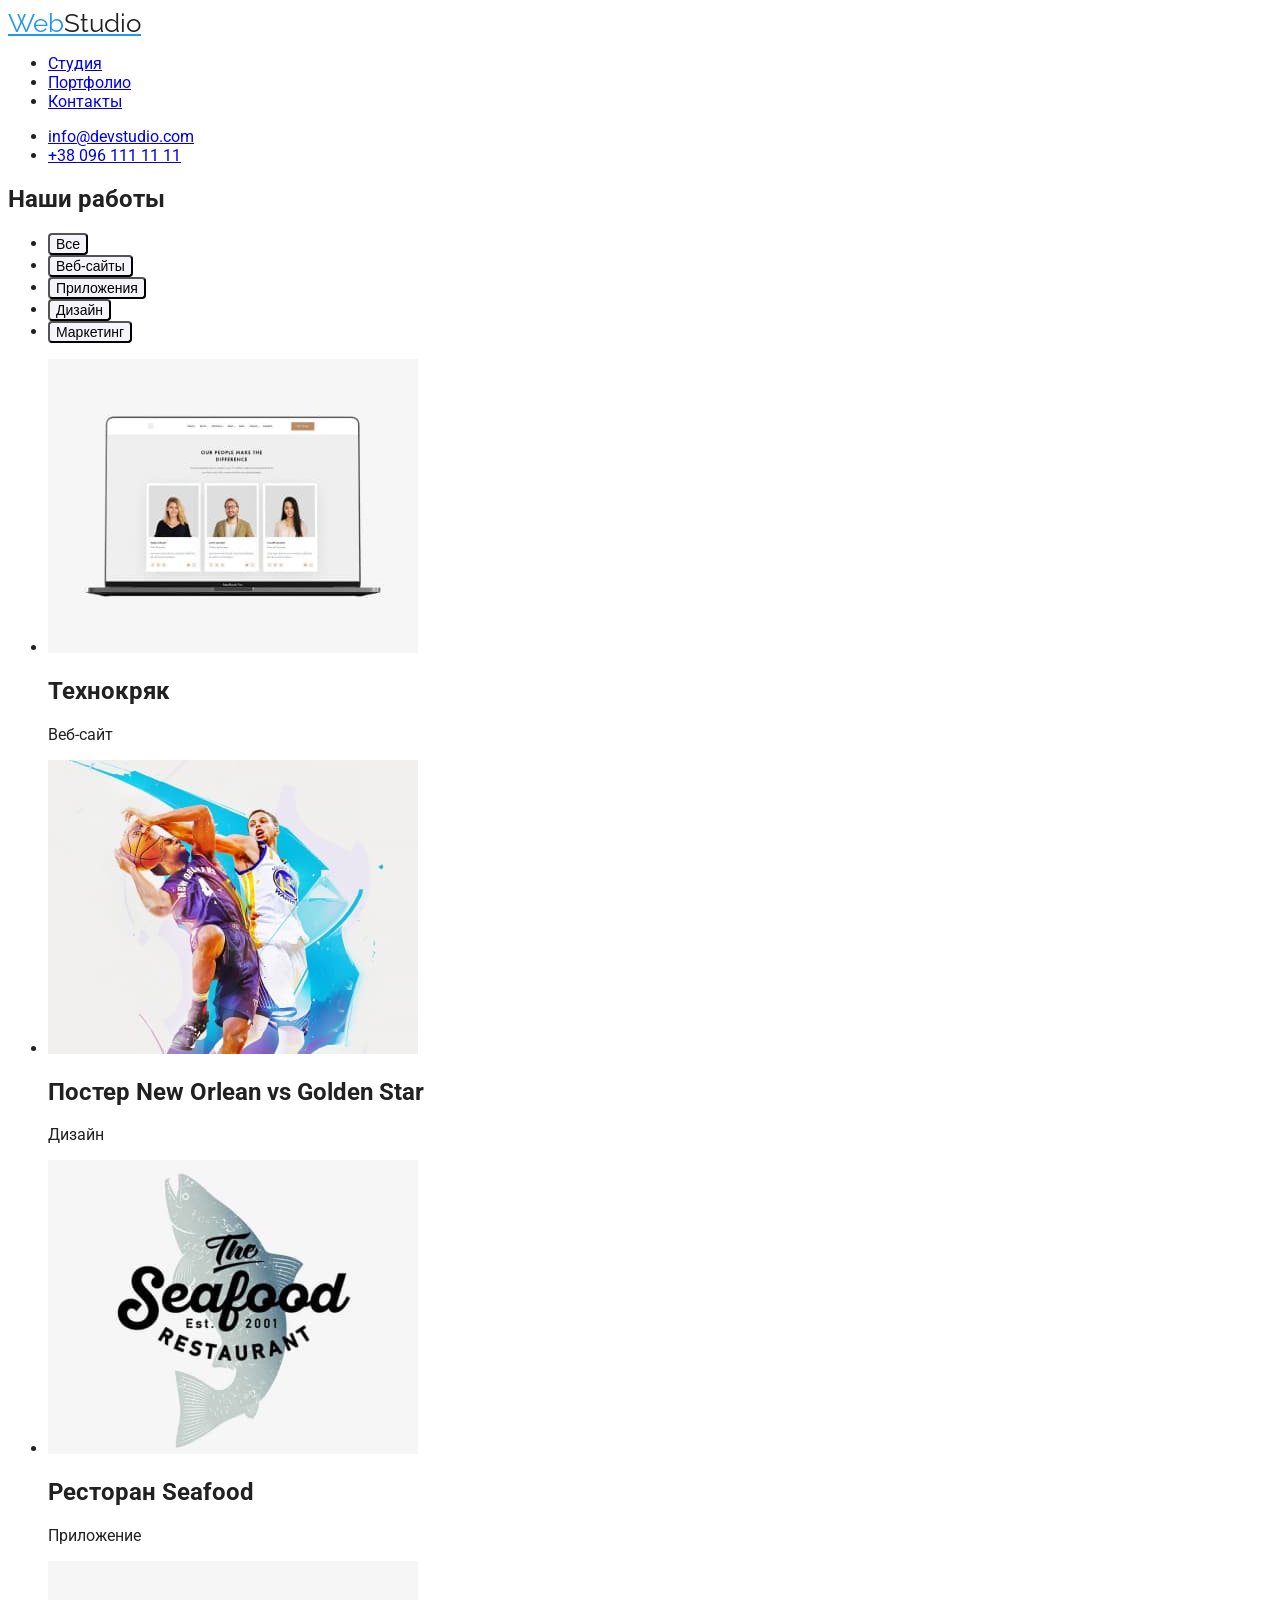
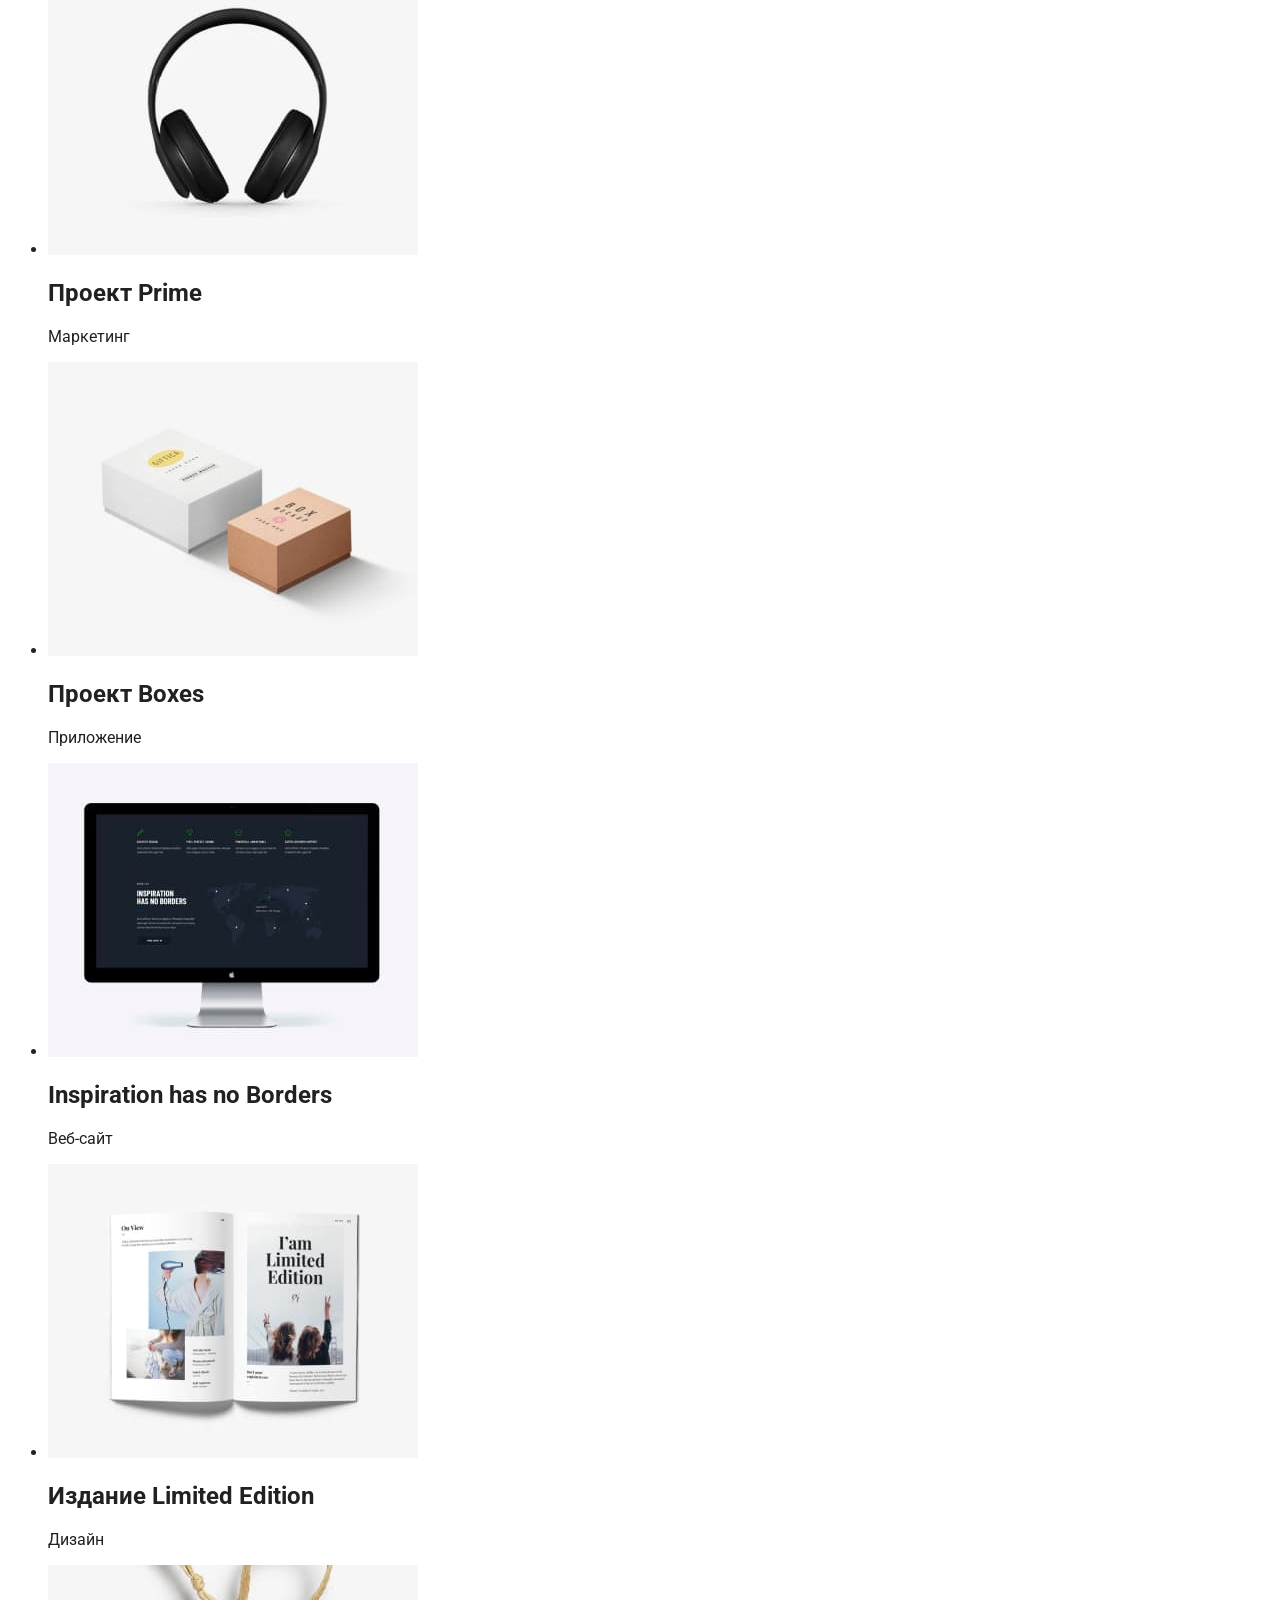
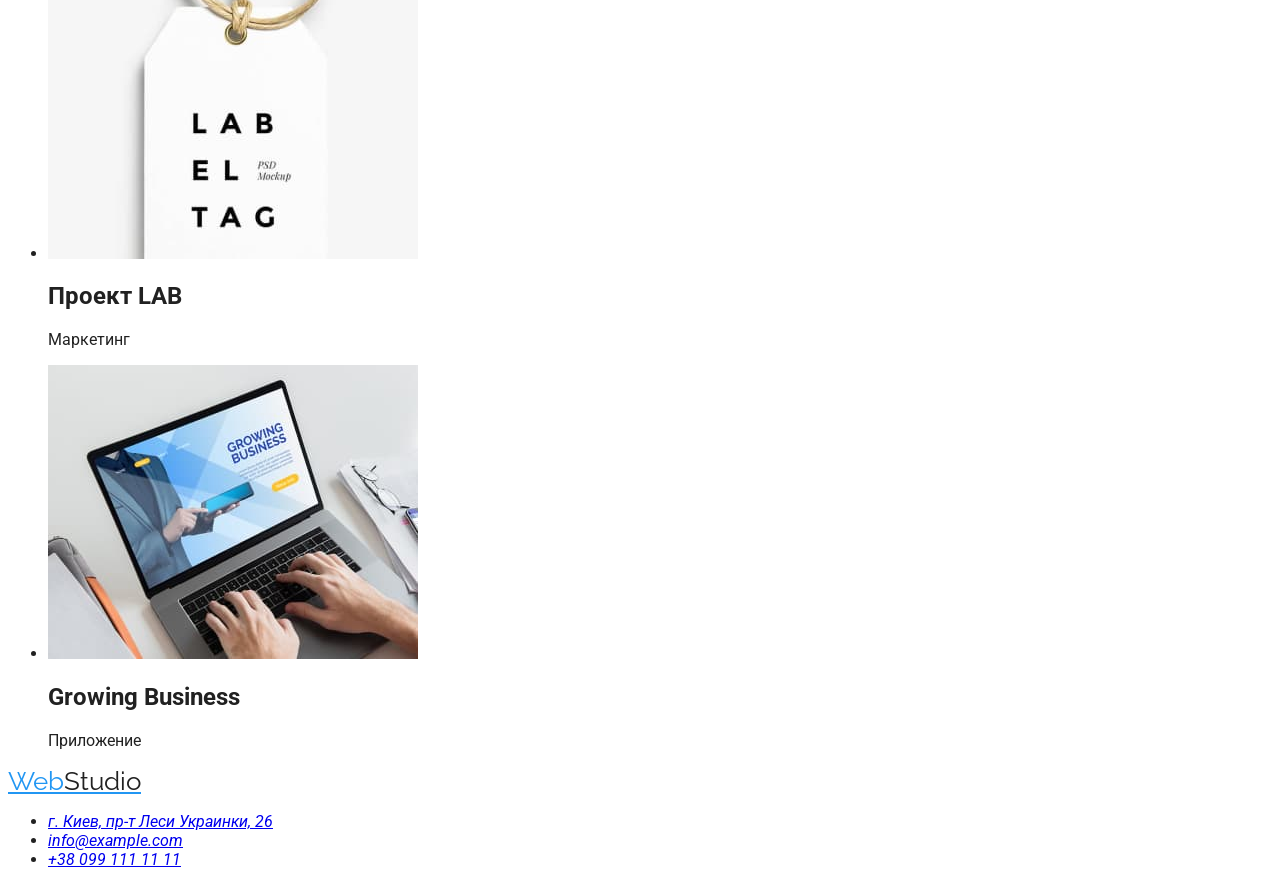
==== portfolio.html @ d0518254 "Createed style.css" ====
<!DOCTYPE html>
<html lang="en">
<head>
    <meta charset="UTF-8">
    <meta http-equiv="X-UA-Compatible" content="IE=edge">
    <meta name="viewport" content="width=device-width, initial-scale=1.0">
    <title>Portfolio hw-02</title>
    <link rel="preconnect" href="https://fonts.googleapis.com">
    <link rel="preconnect" href="https://fonts.gstatic.com" crossorigin>
    <link href="https://fonts.googleapis.com/css2?family=Raleway:wght@700&family=Roboto:wght@400;500;700;900&display=swap" rel="stylesheet">
    <link rel="stylesheet" href="./css/styles.css">    
</head>
<body>
    <header>
        <nav>
        <a href="./index.html" class="logo">Web<span class="logo-font-color">Studio</span></a>
        <ul>
          <li><a href="./index.html">Студия</a></li>
          <li><a href="./portfolio.html">Портфолио</a></li>
          <li><a href="#">Контакты</a></li>
        </ul>
      </nav>
      <ul>
        <li><a href="mailto:info@devstudio.com">info@devstudio.com</a></li>
        <li><a href="tel:+380961111111">+38 096 111 11 11</a></li>
      </ul>
    </header>
    <main>
        <section>
            <!-- Логический заголовок для семантики, скроем с помощью стилей -->
        <h1>Наши работы</h1>
        <ul>
            <li><button type="button" class="button">Все</button></li>
            <li><button type="button" class="button">Веб-сайты</button></li>
            <li><button type="button" class="button">Приложения</button></li>
            <li><button type="button" class="button">Дизайн</button></li>
            <li><button type="button" class="button">Маркетинг</button></li>            
        </ul>
        <ul>
            <li>
                <img src="./images/technocrack.jpg" alt="Технокряк" width="370" height="294">
                <h2>Технокряк</h2>
                <p>Веб-сайт</p>
            </li>
            <li>
                <img src="./images/posterNBA.jpg" alt="Постер New Orlean vs Golden Star" width="370" height="294">
                <h2>Постер New Orlean vs Golden Star</h2>
                <p>Дизайн</p>
            </li>
            <li>
                <img src="./images/seafood.jpg" alt="Ресторан Seafood" width="370" height="294">
                <h2>Ресторан Seafood</h2>
                <p>Приложение</p>
            </li>
            <li>
                <img src="./images/projectPrime.jpg" alt="Проект Prime" width="370" height="294">
                <h2>Проект Prime</h2>
                <p>Маркетинг</p>
            </li>
            <li>
                <img src="./images/projectBoxes.jpg" alt="Проект Boxes" width="370" height="294">
                <h2>Проект Boxes</h2>
                <p>Приложение</p>
            </li>
            <li>
                <img src="./images/Inspiration.jpg" alt="Inspiration has no Borders" width="370" height="294">
                <h2>Inspiration has no Borders</h2>
                <p>Веб-сайт</p>
            </li>
            <li>
                <img src="./images/limitedEdition.jpg" alt="Издание Limited Edition" width="370" height="294">
                <h2>Издание Limited Edition</h2>
                <p>Дизайн</p>
            </li>
            <li>
                <img src="./images/projectLab.jpg" alt="Проект LAB" width="370" height="294">
                <h2>Проект LAB</h2>
                <p>Маркетинг</p>
            </li>
            <li>
                <img src="./images/growingBusiness.jpg" alt="Growing Business" width="370" height="294">
                <h2>Growing Business</h2>
                <p>Приложение</p>
            </li>
        </ul>
        </section>
    </main>
    <footer>
        <a href="./index.html" class="logo">Web<span class="logo-font-color">Studio</span></a>
      <address>
        <ul>
          <li>
            <a
              href="https://www.google.com/maps/d/viewer?mid=10uSM3H-mIU3GznYo2szRIEphczw&hl=en_US&ll=50.4266191012147%2C30.541772961849844&z=16"
              >г. Киев, пр-т Леси Украинки, 26</a
            >
          </li>
          <li><a href="mailto:info@example.com">info@example.com</a></li>
          <li><a href="tel:+380991111111">+38 099 111 11 11</a></li>
        </ul>
      </address>
    </footer>
    </footer>
</body>
</html>
---- css/styles.css ----
:root {
    --primary-text-color: #212121;
    --title-text-color: #2196F3;
    --primary-body-color: #FFFFFF;
    --accent-body-color: #2F303A;
}

body {
    background-color: var(--primary-body-color);
    color: var(--primary-text-color);
    font-family: 'Roboto', sans-serif;
}

/* header */
.logo {
font-family: 'Raleway', sans-serif;
color: var(--title-text-color);
font-size: 26px;
}
.logo-font-color{
color: var(--primary-text-color);
}

.button{
    background: #F5F4FA;
    border-radius: 4px;
    background-color:#F5F4FA;
    cursor:pointer;
    font-size: 14px;
}

/* main */
.button:hover, .button:focus {
background-color: #2196F3;
color: #FFFFFF;
}




/* footer */
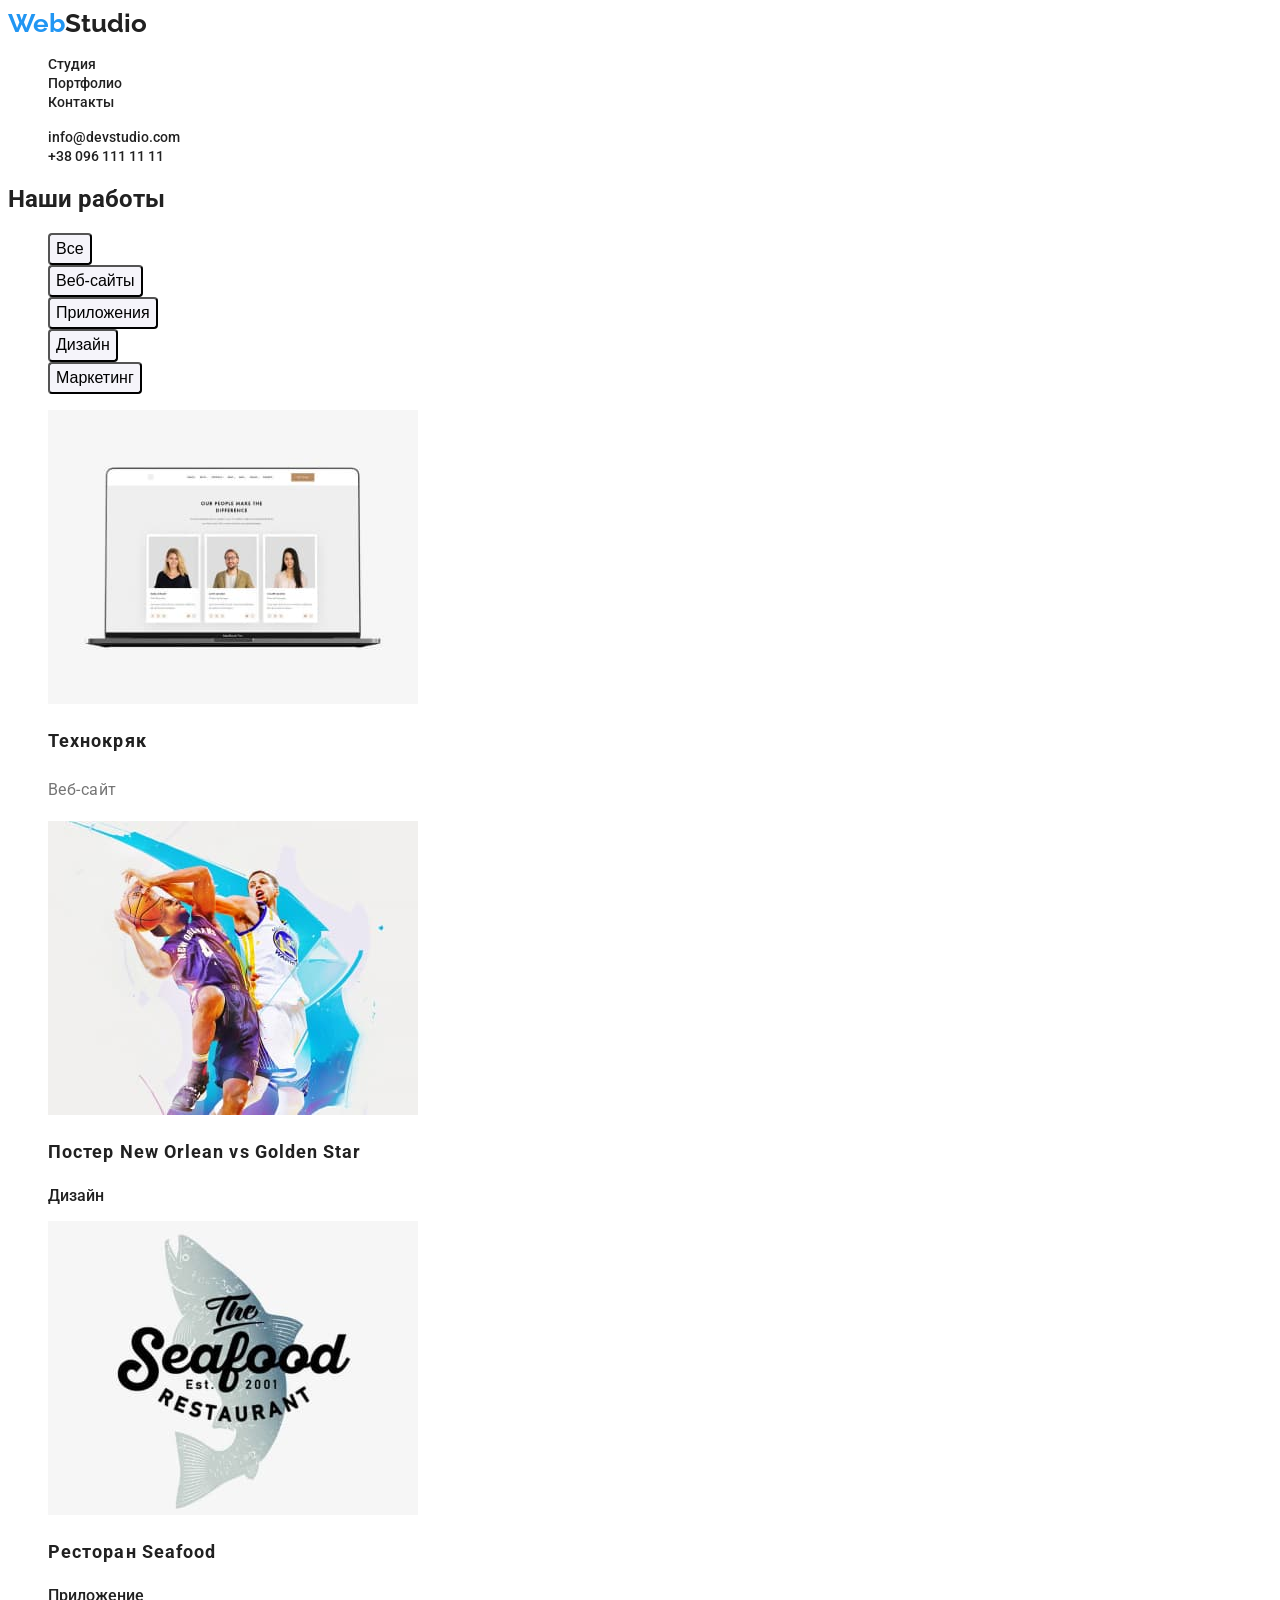
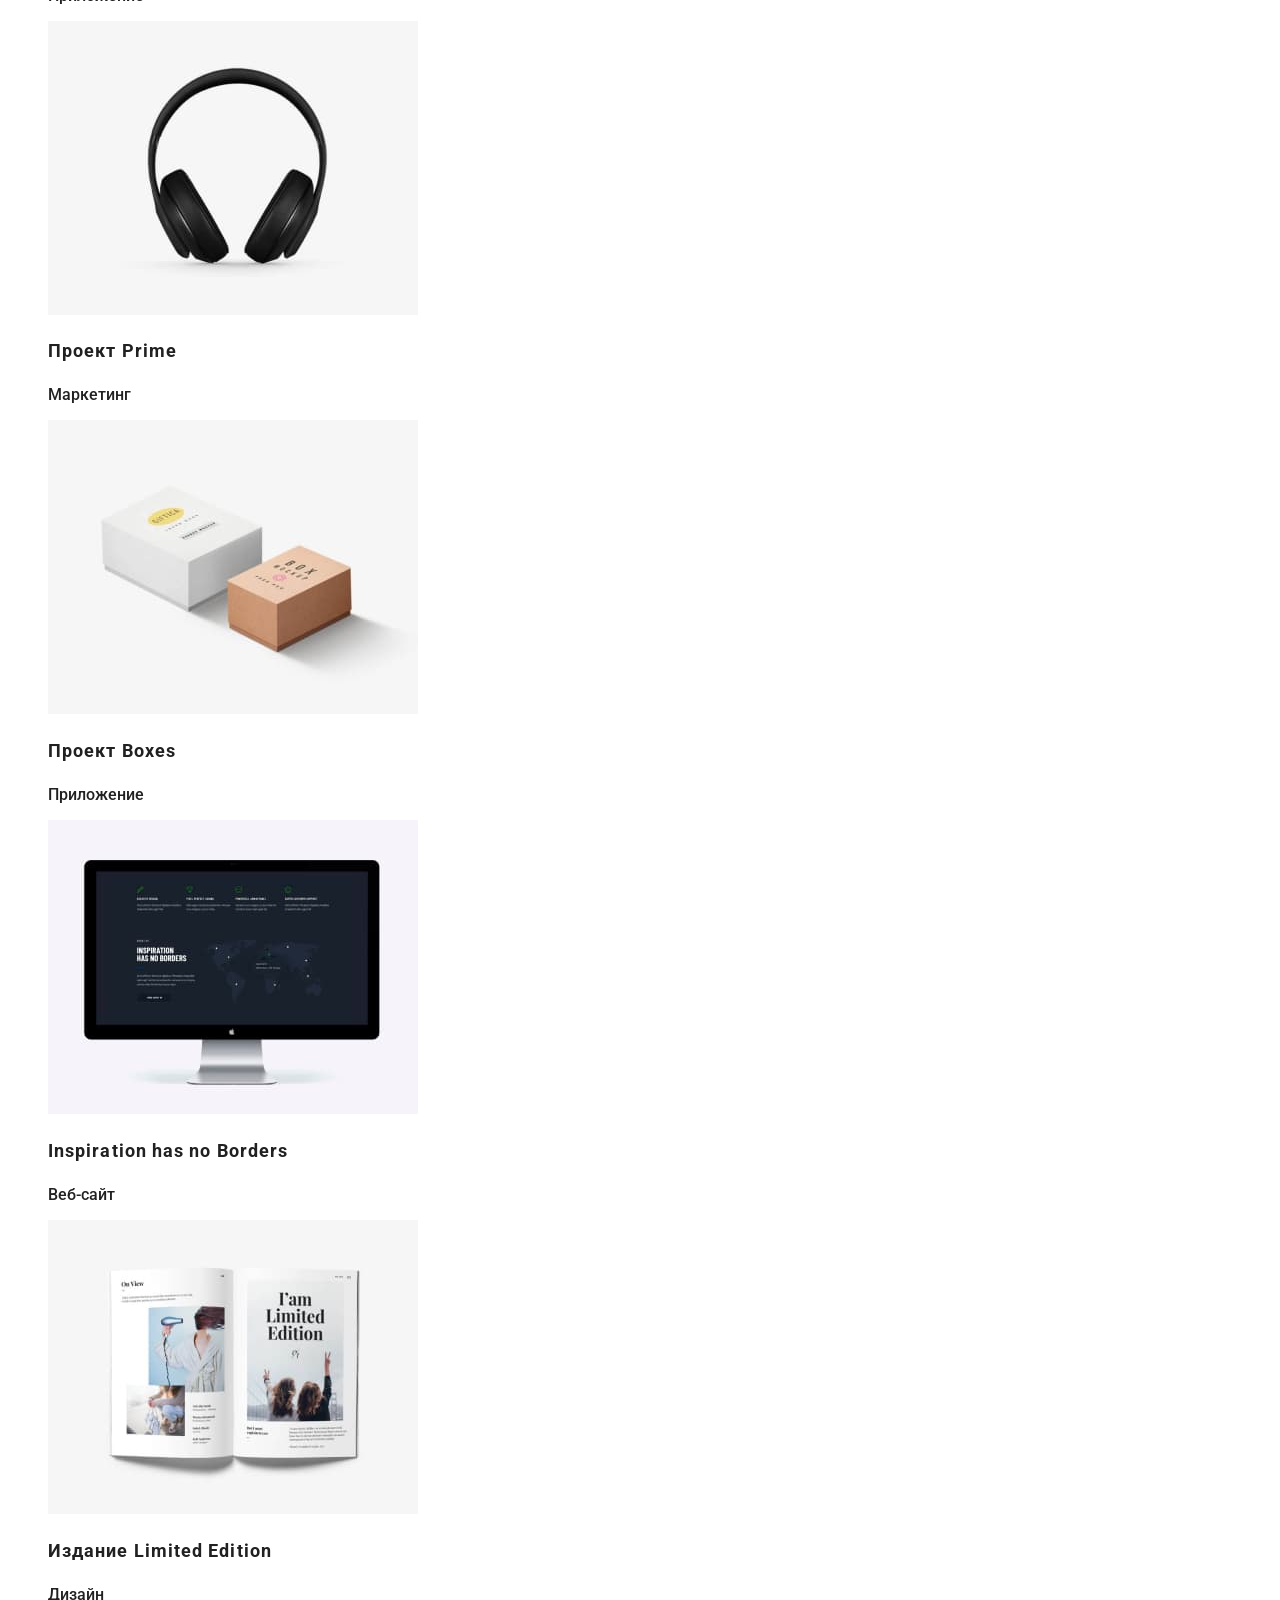
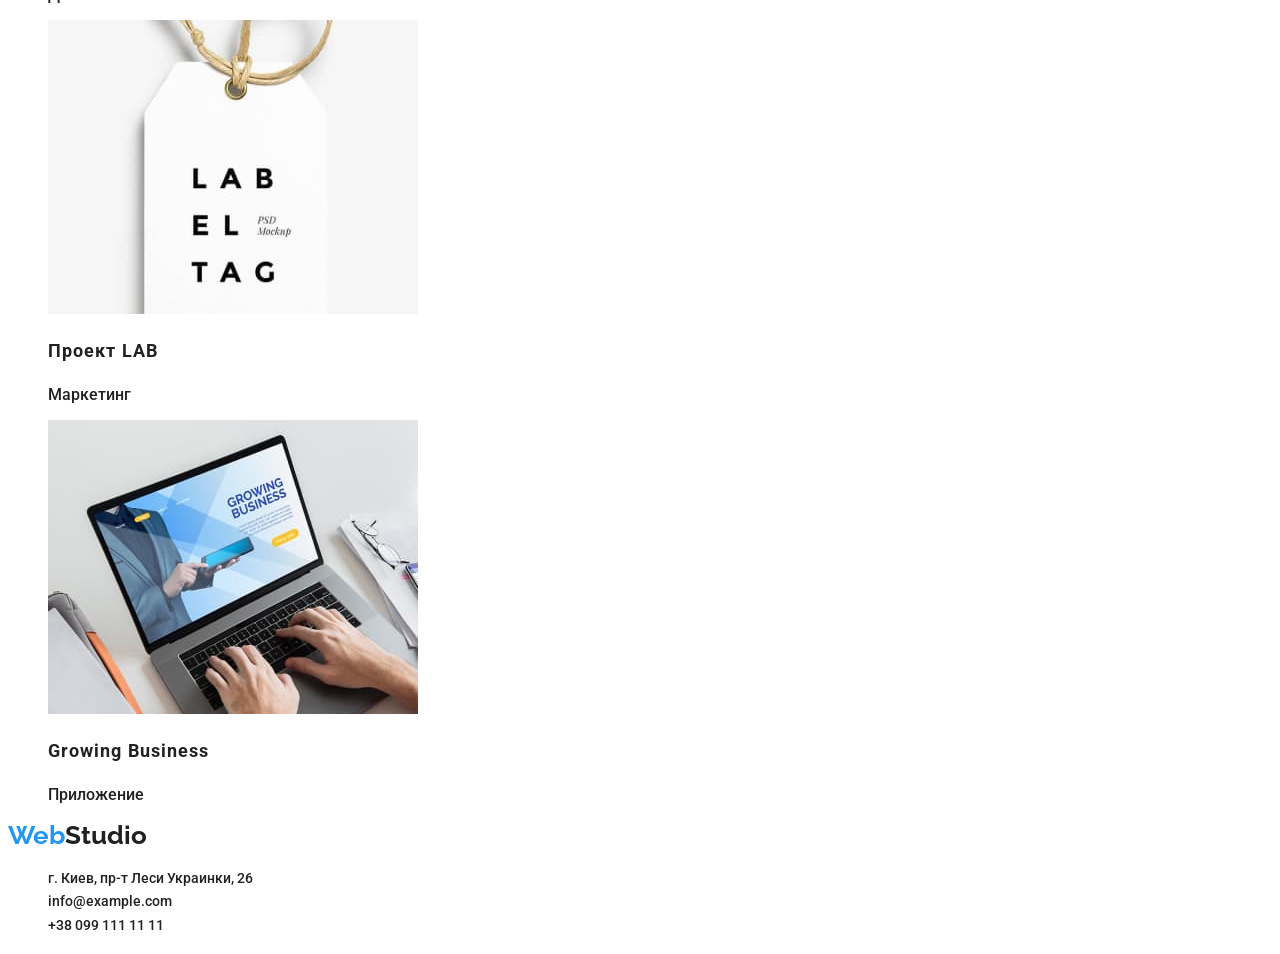
==== commit fdafcce3: "Font adjustings" ====
--- a/portfolio.html
+++ b/portfolio.html
@@ -15,14 +15,14 @@
         <nav>
         <a href="./index.html" class="logo">Web<span class="logo-font-color">Studio</span></a>
         <ul>
-          <li><a href="./index.html">Студия</a></li>
-          <li><a href="./portfolio.html">Портфолио</a></li>
-          <li><a href="#">Контакты</a></li>
+          <li class="list"><a href="./index.html" class="link site-nav">Студия</a></li>
+          <li class="list"><a href="./portfolio.html" class="link site-nav">Портфолио</a></li>
+          <li class="list"><a href="#" class="link site-nav">Контакты</a></li>
         </ul>
       </nav>
       <ul>
-        <li><a href="mailto:info@devstudio.com">info@devstudio.com</a></li>
-        <li><a href="tel:+380961111111">+38 096 111 11 11</a></li>
+        <li class="list"><a href="mailto:info@devstudio.com" class="link site-nav">info@devstudio.com</a></li>
+        <li class="list"><a href="tel:+380961111111" class="link site-nav">+38 096 111 11 11</a></li>
       </ul>
     </header>
     <main>
@@ -30,76 +30,73 @@
             <!-- Логический заголовок для семантики, скроем с помощью стилей -->
         <h1>Наши работы</h1>
         <ul>
-            <li><button type="button" class="button">Все</button></li>
-            <li><button type="button" class="button">Веб-сайты</button></li>
-            <li><button type="button" class="button">Приложения</button></li>
-            <li><button type="button" class="button">Дизайн</button></li>
-            <li><button type="button" class="button">Маркетинг</button></li>            
+            <li class="list"><button type="button" class="button">Все</button></li>
+            <li class="list"><button type="button" class="button">Веб-сайты</button></li>
+            <li class="list"><button type="button" class="button">Приложения</button></li>
+            <li class="list"><button type="button" class="button">Дизайн</button></li>
+            <li class="list"><button type="button" class="button">Маркетинг</button></li>            
         </ul>
         <ul>
-            <li>
+            <li class="list">
                 <img src="./images/technocrack.jpg" alt="Технокряк" width="370" height="294">
-                <h2>Технокряк</h2>
+                <h2 class="portfolio-title">Технокряк</h2>
+                <p class="portfolio-text">Веб-сайт</p>
+            </li>
+            <li class="list">
+                <img src="./images/posterNBA.jpg" alt="Постер New Orlean vs Golden Star" width="370" height="294">
+                <h2 class="portfolio-title">Постер New Orlean vs Golden Star</h2>
+                <p>Дизайн</p>
+            </li>
+            <li class="list">
+                <img src="./images/seafood.jpg" alt="Ресторан Seafood" width="370" height="294">
+                <h2 class="portfolio-title">Ресторан Seafood</h2>
+                <p>Приложение</p>
+            </li>
+            <li class="list">
+                <img src="./images/projectPrime.jpg" alt="Проект Prime" width="370" height="294">
+                <h2 class="portfolio-title">Проект Prime</h2>
+                <p>Маркетинг</p>
+            </li>
+            <li class="list">
+                <img src="./images/projectBoxes.jpg" alt="Проект Boxes" width="370" height="294">
+                <h2 class="portfolio-title">Проект Boxes</h2>
+                <p>Приложение</p>
+            </li>
+            <li class="list">
+                <img src="./images/Inspiration.jpg" alt="Inspiration has no Borders" width="370" height="294">
+                <h2 class="portfolio-title">Inspiration has no Borders</h2>
                 <p>Веб-сайт</p>
             </li>
-            <li>
-                <img src="./images/posterNBA.jpg" alt="Постер New Orlean vs Golden Star" width="370" height="294">
-                <h2>Постер New Orlean vs Golden Star</h2>
+            <li class="list">
+                <img src="./images/limitedEdition.jpg" alt="Издание Limited Edition" width="370" height="294">
+                <h2 class="portfolio-title">Издание Limited Edition</h2>
                 <p>Дизайн</p>
             </li>
-            <li>
-                <img src="./images/seafood.jpg" alt="Ресторан Seafood" width="370" height="294">
-                <h2>Ресторан Seafood</h2>
-                <p>Приложение</p>
-            </li>
-            <li>
-                <img src="./images/projectPrime.jpg" alt="Проект Prime" width="370" height="294">
-                <h2>Проект Prime</h2>
+            <li class="list">
+                <img src="./images/projectLab.jpg" alt="Проект LAB" width="370" height="294">
+                <h2 class="portfolio-title">Проект LAB</h2>
                 <p>Маркетинг</p>
             </li>
-            <li>
-                <img src="./images/projectBoxes.jpg" alt="Проект Boxes" width="370" height="294">
-                <h2>Проект Boxes</h2>
-                <p>Приложение</p>
-            </li>
-            <li>
-                <img src="./images/Inspiration.jpg" alt="Inspiration has no Borders" width="370" height="294">
-                <h2>Inspiration has no Borders</h2>
-                <p>Веб-сайт</p>
-            </li>
-            <li>
-                <img src="./images/limitedEdition.jpg" alt="Издание Limited Edition" width="370" height="294">
-                <h2>Издание Limited Edition</h2>
-                <p>Дизайн</p>
-            </li>
-            <li>
-                <img src="./images/projectLab.jpg" alt="Проект LAB" width="370" height="294">
-                <h2>Проект LAB</h2>
-                <p>Маркетинг</p>
-            </li>
-            <li>
+            <li class="list">
                 <img src="./images/growingBusiness.jpg" alt="Growing Business" width="370" height="294">
-                <h2>Growing Business</h2>
+                <h2 class="portfolio-title">Growing Business</h2>
                 <p>Приложение</p>
             </li>
         </ul>
         </section>
     </main>
     <footer>
-        <a href="./index.html" class="logo">Web<span class="logo-font-color">Studio</span></a>
+      <a href="./index.html" class="logo">Web<span class="logo-font-color">Studio</span></a>
       <address>
         <ul>
-          <li>
-            <a
-              href="https://www.google.com/maps/d/viewer?mid=10uSM3H-mIU3GznYo2szRIEphczw&hl=en_US&ll=50.4266191012147%2C30.541772961849844&z=16"
-              >г. Киев, пр-т Леси Украинки, 26</a
-            >
+          <li class="list">
+            <a href="https://www.google.com/maps/d/viewer?mid=10uSM3H-mIU3GznYo2szRIEphczw&hl=en_US&ll=50.4266191012147%2C30.541772961849844&z=16"
+              class="link footer-site-nav">г. Киев, пр-т Леси Украинки, 26</a>
           </li>
-          <li><a href="mailto:info@example.com">info@example.com</a></li>
-          <li><a href="tel:+380991111111">+38 099 111 11 11</a></li>
+          <li class="list"><a href="mailto:info@example.com" class="link footer-site-nav">info@example.com</a></li>
+          <li class="list"><a href="tel:+380991111111" class="link footer-site-nav">+38 099 111 11 11</a></li>
         </ul>
       </address>
-    </footer>
-    </footer>
+    </footer>    
 </body>
 </html>
--- a/css/styles.css
+++ b/css/styles.css
@@ -1,14 +1,32 @@
 :root {
-    --primary-text-color: #212121;
+    --primary-text-color: #212121;    
     --title-text-color: #2196F3;
+    --secondary-text-color:#757575;
+    --hover-text-color:#FFFFFF;
+    --hover-background-color:#2196F3;
     --primary-body-color: #FFFFFF;
     --accent-body-color: #2F303A;
 }
 
 body {
+    font-family: 'Roboto', sans-serif;
+    font-weight: 500;
     background-color: var(--primary-body-color);
+    color: var(--primary-text-color);    
+}
+
+.list {
+    list-style-type: none;
+}
+
+.link {
+    text-decoration: none;
     color: var(--primary-text-color);
-    font-family: 'Roboto', sans-serif;
+}
+
+.link:hover,
+.link:focus {
+color: var(--title-text-color);
 }
 
 /* header */
@@ -16,17 +34,27 @@
 font-family: 'Raleway', sans-serif;
 color: var(--title-text-color);
 font-size: 26px;
+line-height: 1.17;
+font-weight: 700;
+text-decoration: none;
 }
-.logo-font-color{
+
+span.logo-font-color {
 color: var(--primary-text-color);
 }
 
-.button{
-    background: #F5F4FA;
+.site-nav {
+  font-size: 14px;
+  line-height: 1.17;  
+  font-style: normal;
+}
+
+.button {    
     border-radius: 4px;
     background-color:#F5F4FA;
     cursor:pointer;
-    font-size: 14px;
+    font-size: 16px;  
+    line-height: 1.63;    
 }
 
 /* main */
@@ -35,7 +63,28 @@
 color: #FFFFFF;
 }
 
+.portfolio-title {
+    font-family: 'Roboto';
+    font-style: normal;
+    font-weight: 700;
+    font-size: 18px;
+    line-height: 2;
+    letter-spacing: 0.06em;    
+}
 
+.portfolio-text {
+    font-family: 'Roboto';
+        font-style: normal;
+        font-weight: 400;
+        font-size: 16px;
+        line-height: 1.88;         
+        letter-spacing: 0.03em;   
+        color: var(--secondary-text-color);
+}
 
-
-/* footer */+/* footer */
+.footer-site-nav {
+    font-size: 14px;
+    line-height: 1.71;    
+    font-style: normal;
+}
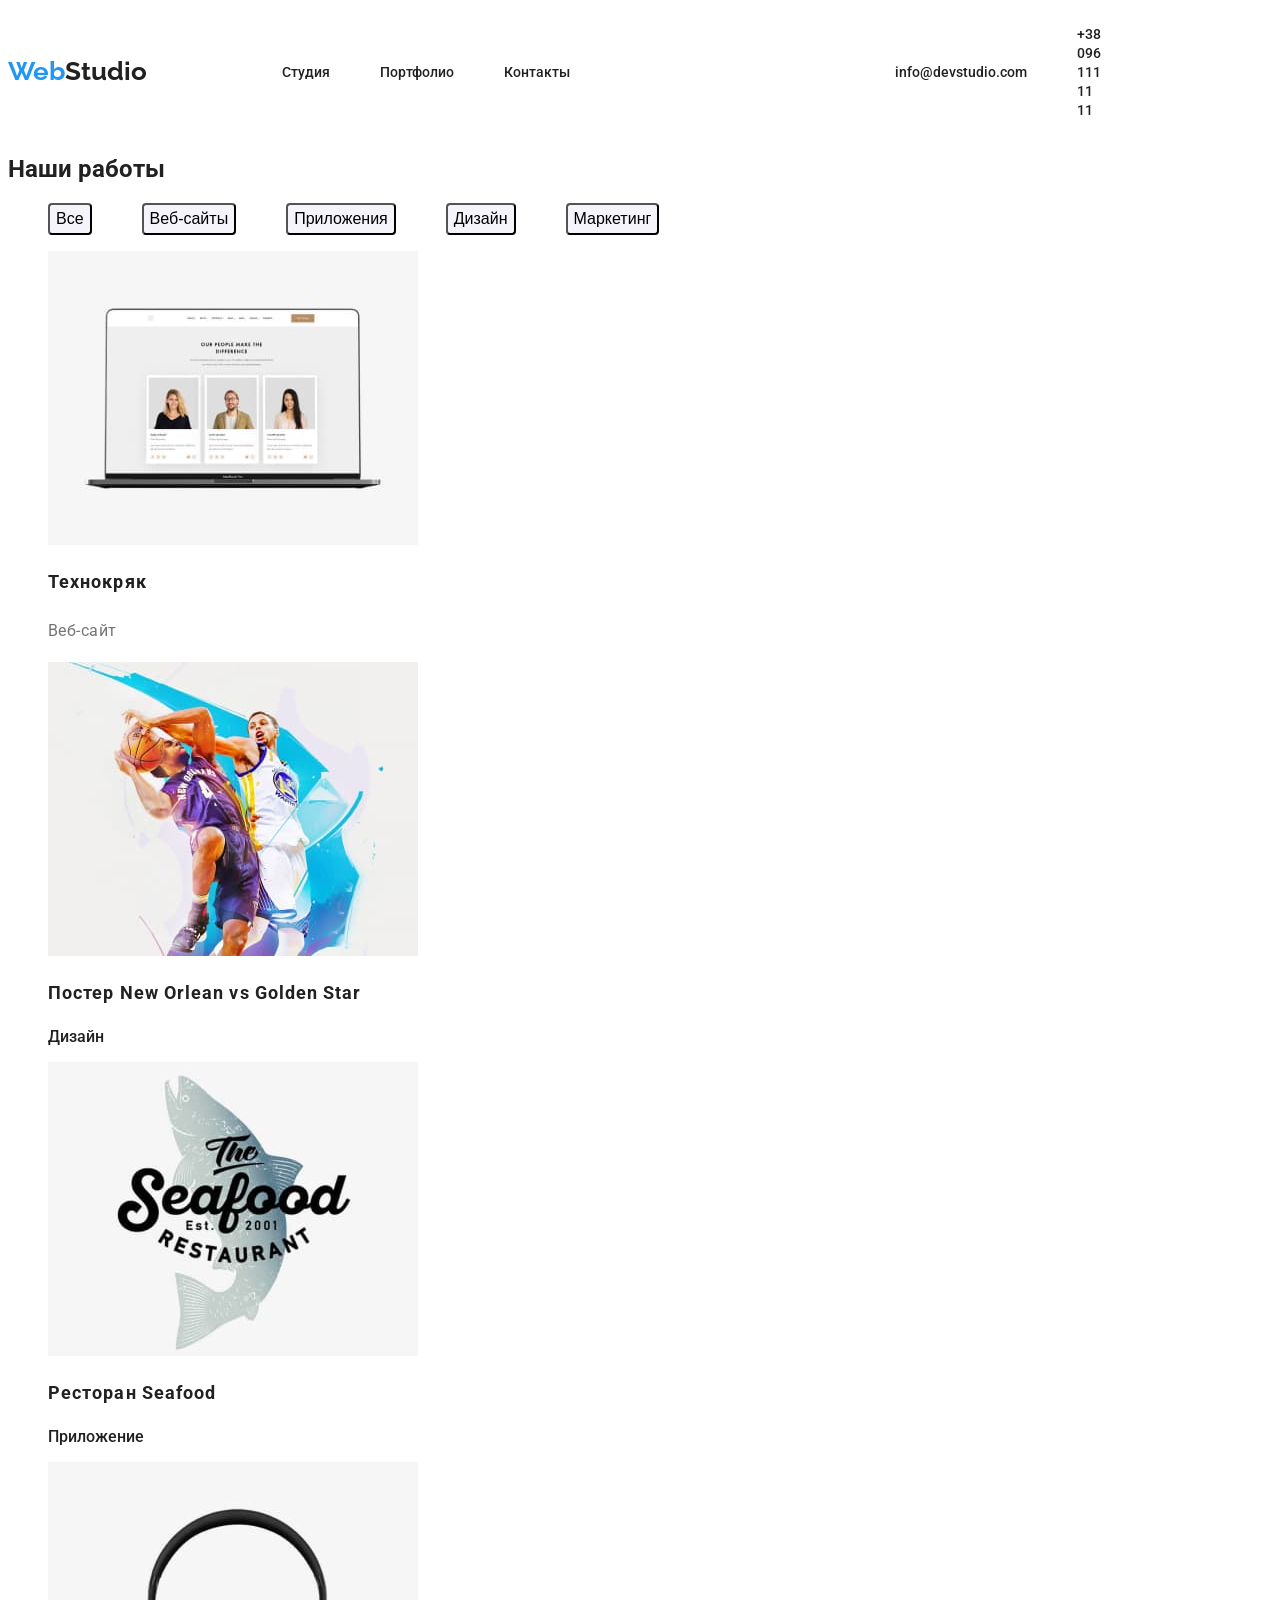
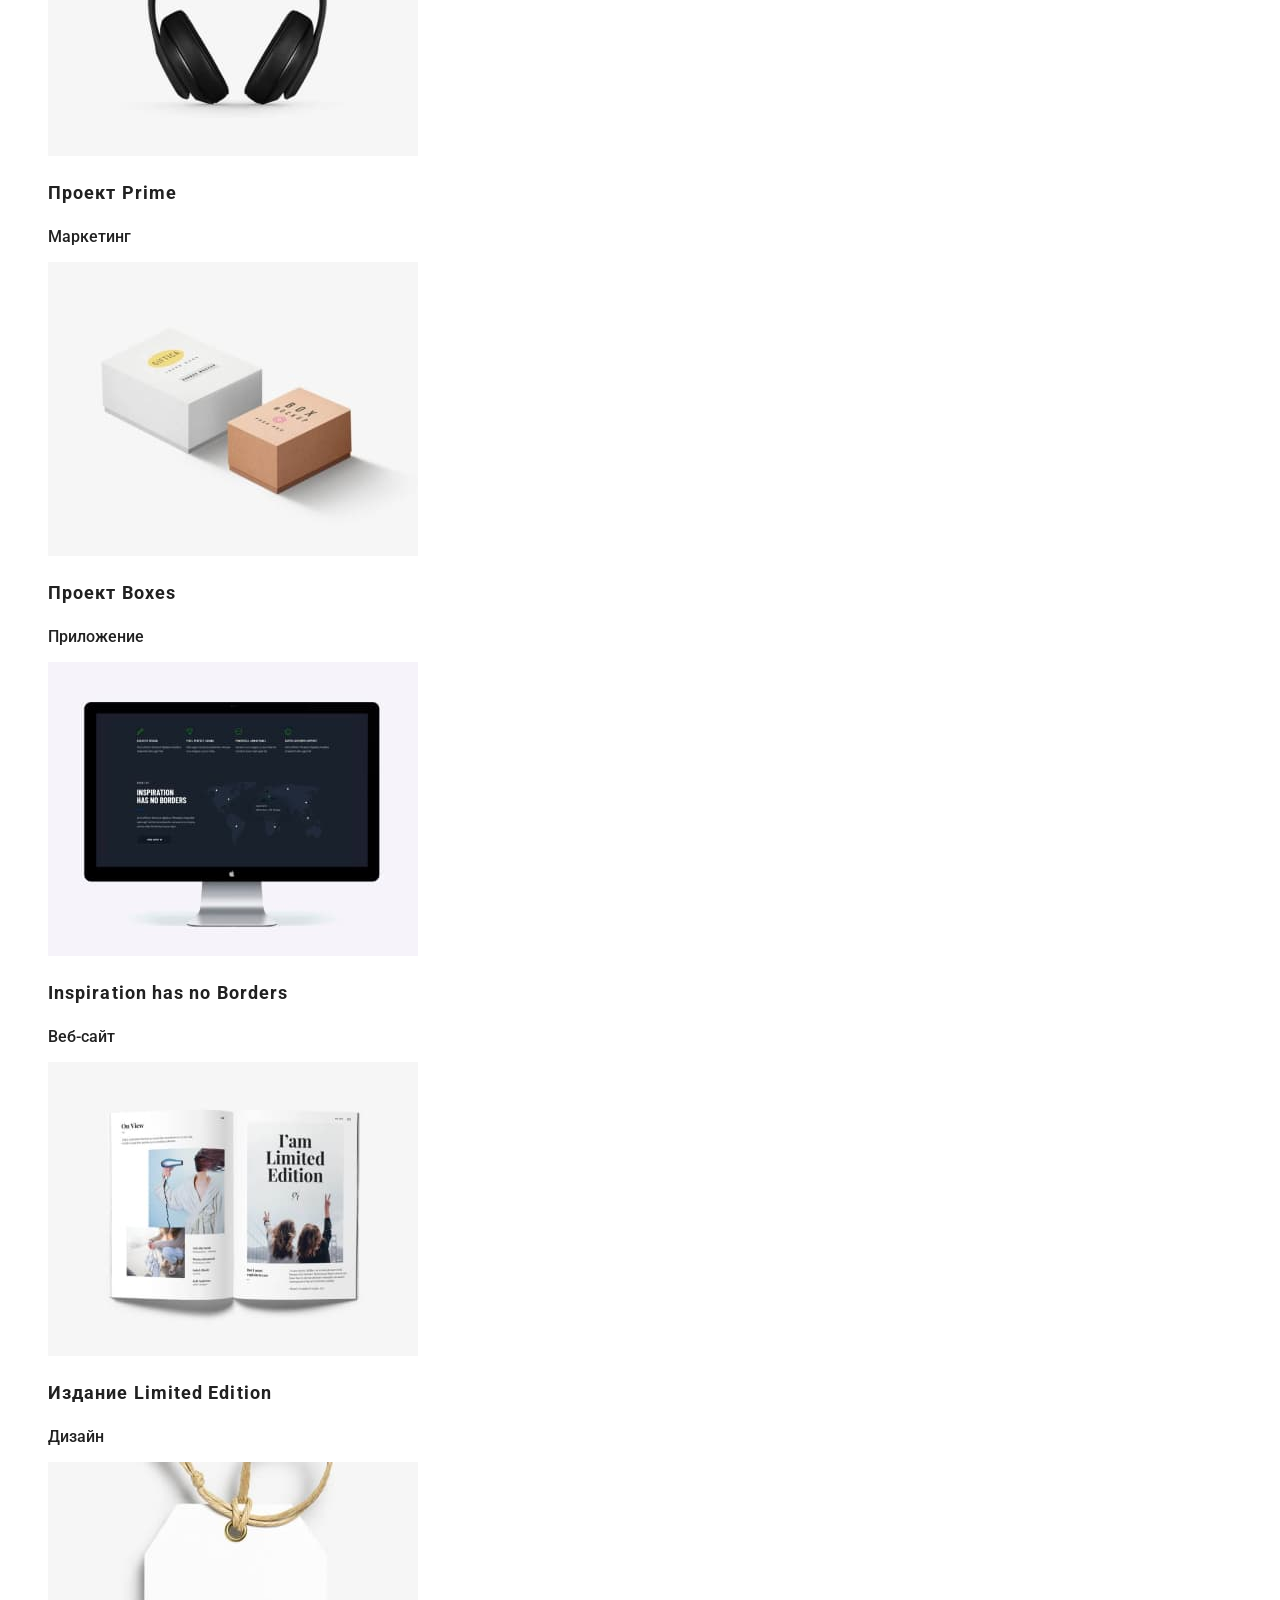
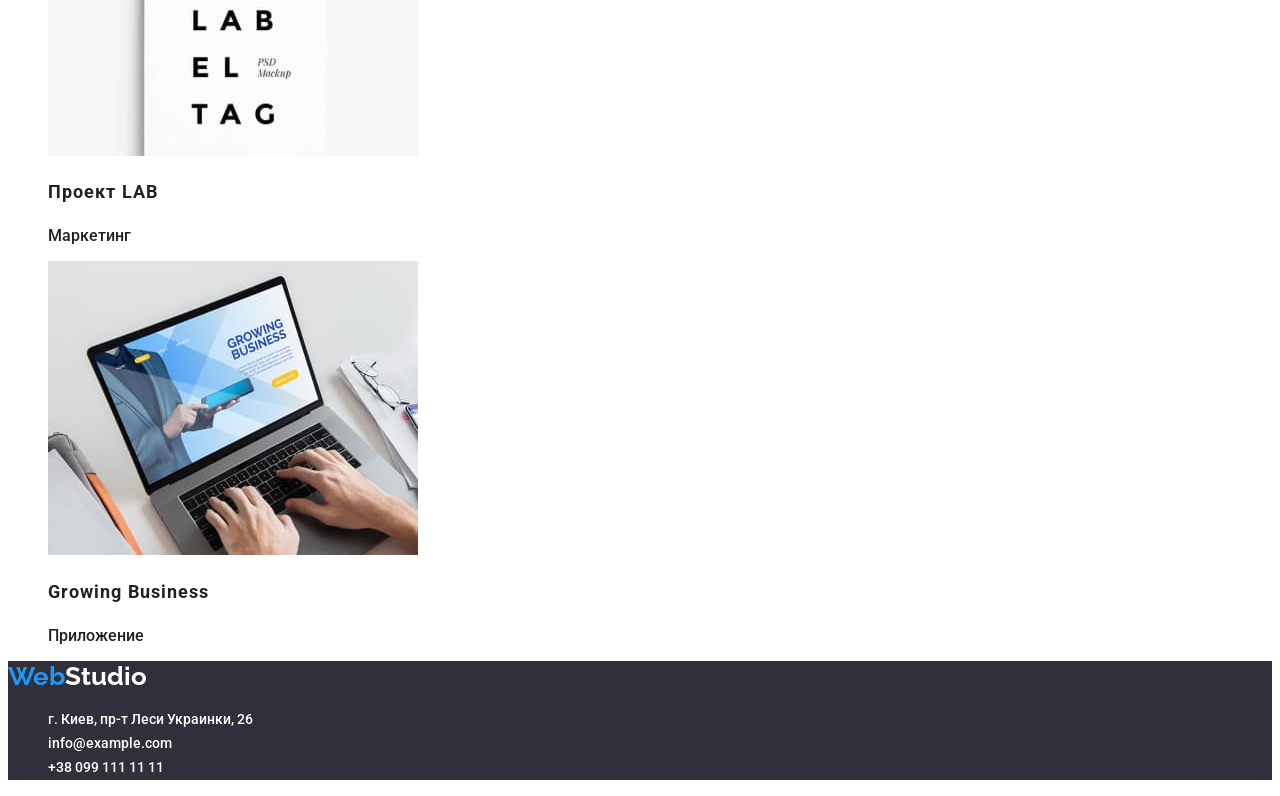
==== commit 9e78719a: "Added flex" ====
--- a/portfolio.html
+++ b/portfolio.html
@@ -14,13 +14,13 @@
     <header>
         <nav>
         <a href="./index.html" class="logo">Web<span class="logo-font-color">Studio</span></a>
-        <ul>
+        <ul class="menu-item">
           <li class="list"><a href="./index.html" class="link site-nav">Студия</a></li>
           <li class="list"><a href="./portfolio.html" class="link site-nav">Портфолио</a></li>
           <li class="list"><a href="#" class="link site-nav">Контакты</a></li>
         </ul>
       </nav>
-      <ul>
+      <ul class="menu-item">
         <li class="list"><a href="mailto:info@devstudio.com" class="link site-nav">info@devstudio.com</a></li>
         <li class="list"><a href="tel:+380961111111" class="link site-nav">+38 096 111 11 11</a></li>
       </ul>
@@ -29,7 +29,7 @@
         <section>
             <!-- Логический заголовок для семантики, скроем с помощью стилей -->
         <h1>Наши работы</h1>
-        <ul>
+        <ul class="button-list">
             <li class="list"><button type="button" class="button">Все</button></li>
             <li class="list"><button type="button" class="button">Веб-сайты</button></li>
             <li class="list"><button type="button" class="button">Приложения</button></li>
@@ -85,8 +85,8 @@
         </ul>
         </section>
     </main>
-    <footer>
-      <a href="./index.html" class="logo">Web<span class="logo-font-color">Studio</span></a>
+    <footer class="footer">
+      <a href="./index.html" class="logo">Web<span class="footer-logo-font-color">Studio</span></a>
       <address>
         <ul>
           <li class="list">
--- a/css/styles.css
+++ b/css/styles.css
@@ -1,90 +1,124 @@
 :root {
-    --primary-text-color: #212121;    
-    --title-text-color: #2196F3;
-    --secondary-text-color:#757575;
-    --hover-text-color:#FFFFFF;
-    --hover-background-color:#2196F3;
-    --primary-body-color: #FFFFFF;
-    --accent-body-color: #2F303A;
+  --primary-text-color: #212121;
+  --title-text-color: #2196f3;
+  --secondary-text-color: #757575;
+  --hover-text-color: #ffffff;
+  --hover-background-color: #2196f3;
+  --primary-body-color: #ffffff;
+  --accent-body-color: #2f303a;
 }
 
 body {
-    font-family: 'Roboto', sans-serif;
-    font-weight: 500;
-    background-color: var(--primary-body-color);
-    color: var(--primary-text-color);    
+  font-family: 'Roboto', sans-serif;
+  font-weight: 500;
+  background-color: var(--primary-body-color);
+  color: var(--primary-text-color);
 }
 
 .list {
-    list-style-type: none;
+  list-style-type: none;
+  margin-right:50px;
 }
 
 .link {
-    text-decoration: none;
-    color: var(--primary-text-color);
+  text-decoration: none;
+  color: var(--primary-text-color);
 }
 
 .link:hover,
 .link:focus {
-color: var(--title-text-color);
+  color: var(--title-text-color);
 }
 
 /* header */
+header {
+    display:flex;
+    align-items: center;
+}
+
+nav {
+    display:flex;
+    align-items: center;
+}
+
+.menu-item {
+  display:flex; 
+  align-items: center;
+  margin-right: 235px;
+}
+
+
+
 .logo {
-font-family: 'Raleway', sans-serif;
-color: var(--title-text-color);
-font-size: 26px;
-line-height: 1.17;
-font-weight: 700;
-text-decoration: none;
+  font-family: 'Raleway', sans-serif;
+  color: var(--title-text-color);
+  font-size: 26px;
+  line-height: 1.17;
+  font-weight: 700;
+  text-decoration: none;
+  margin-right: 95px;
 }
 
 span.logo-font-color {
-color: var(--primary-text-color);
+  color: var(--primary-text-color);
 }
 
 .site-nav {
   font-size: 14px;
-  line-height: 1.17;  
+  line-height: 1.17;
   font-style: normal;
 }
 
-.button {    
-    border-radius: 4px;
-    background-color:#F5F4FA;
-    cursor:pointer;
-    font-size: 16px;  
-    line-height: 1.63;    
+.button {
+  border-radius: 4px;
+  background-color: #f5f4fa;
+  cursor: pointer;
+  font-size: 16px;
+  line-height: 1.63;
+}
+
+.button-list {
+  display:flex;
 }
 
 /* main */
-.button:hover, .button:focus {
-background-color: #2196F3;
-color: #FFFFFF;
+.button:hover,
+.button:focus {
+  background-color: #2196f3;
+  color: #ffffff;
 }
 
 .portfolio-title {
-    font-family: 'Roboto';
-    font-style: normal;
-    font-weight: 700;
-    font-size: 18px;
-    line-height: 2;
-    letter-spacing: 0.06em;    
+  font-family: 'Roboto';
+  font-style: normal;
+  font-weight: 700;
+  font-size: 18px;
+  line-height: 2;
+  letter-spacing: 0.06em;
 }
 
 .portfolio-text {
-    font-family: 'Roboto';
-        font-style: normal;
-        font-weight: 400;
-        font-size: 16px;
-        line-height: 1.88;         
-        letter-spacing: 0.03em;   
-        color: var(--secondary-text-color);
+  font-family: 'Roboto';
+  font-style: normal;
+  font-weight: 400;
+  font-size: 16px;
+  line-height: 1.88;
+  letter-spacing: 0.03em;
+  color: var(--secondary-text-color);
 }
 
 /* footer */
+.footer {
+background-color: var(--accent-body-color);
+}
+
 .footer-site-nav {
-    font-size: 14px;
-    line-height: 1.71;    
-    font-style: normal;
-}+  font-size: 14px;
+  line-height: 1.71;
+  font-style: normal;
+  color: #ffffff;
+}
+
+span.footer-logo-font-color {
+  color: #ffffff;
+}
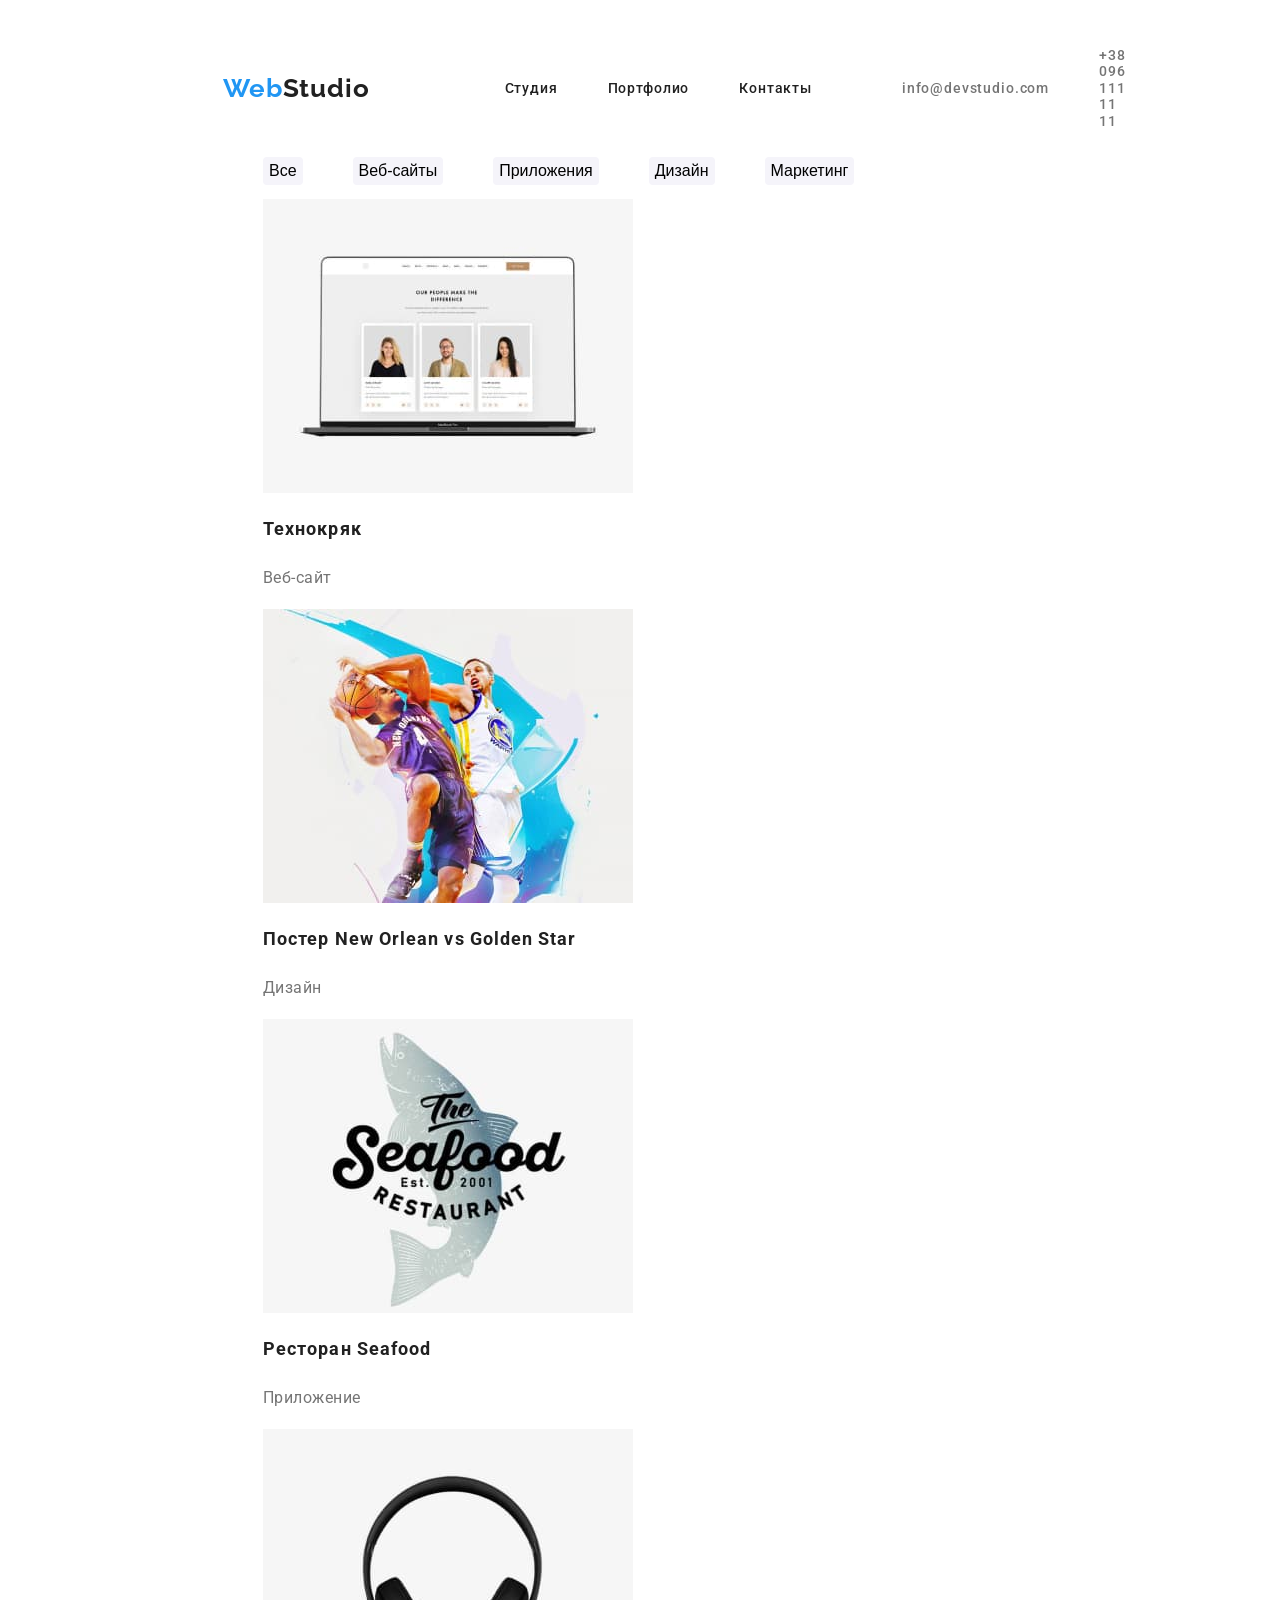
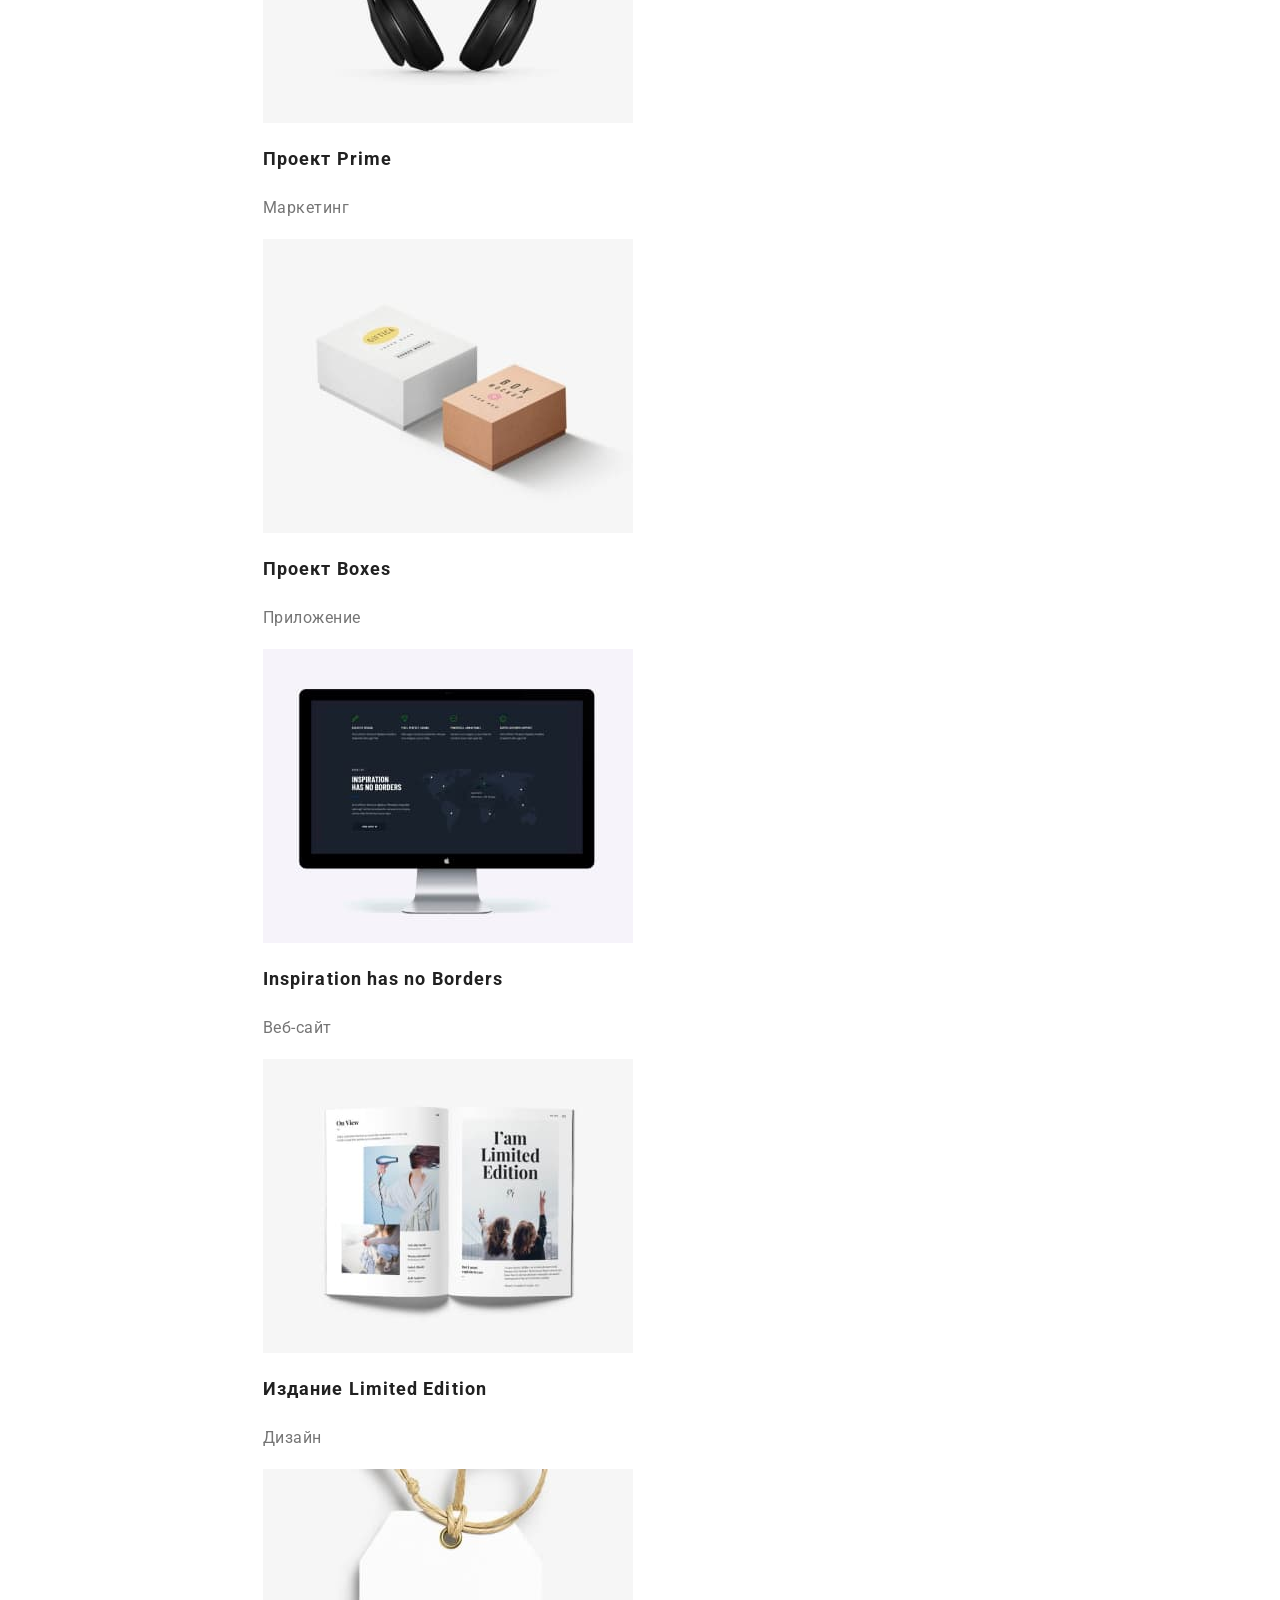
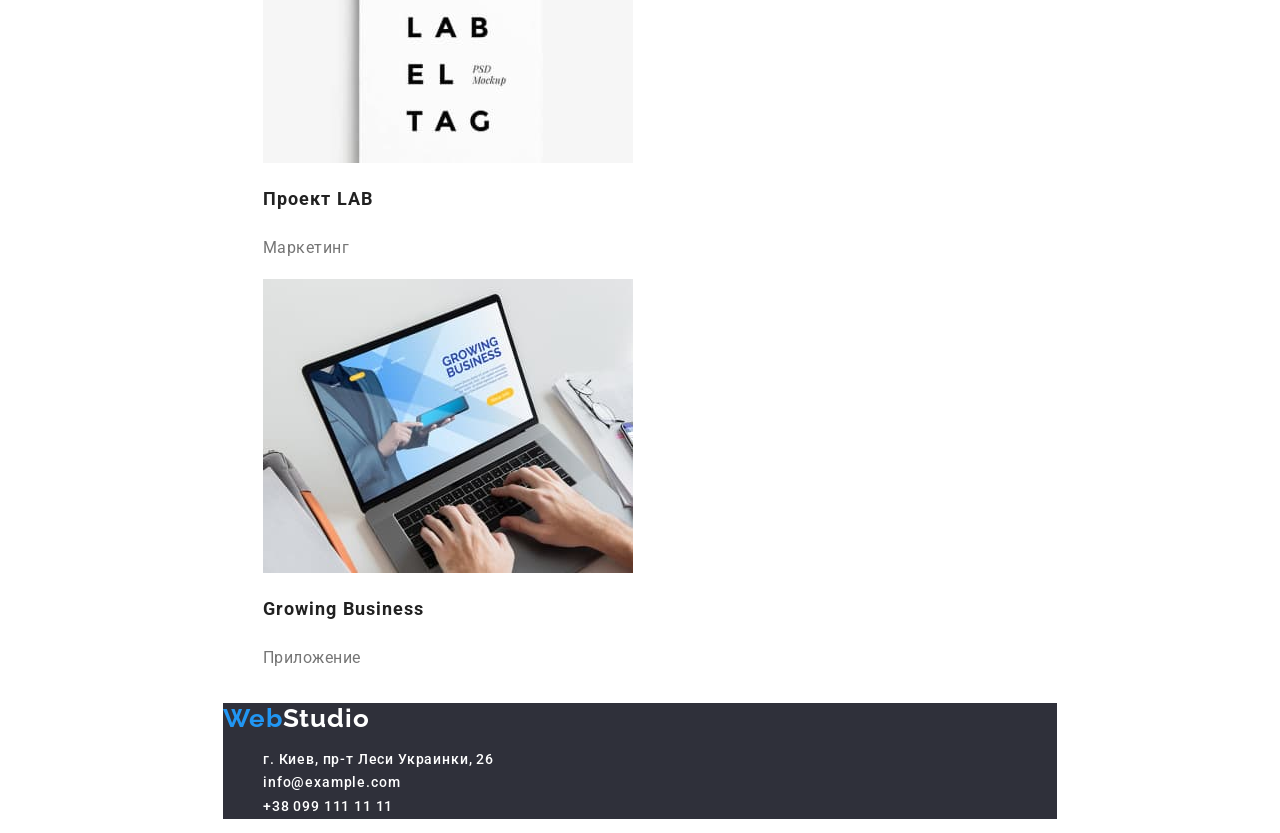
==== commit 472a34cb: "Make corrections Added text styles according mentor's video 12.06.2022" ====
--- a/portfolio.html
+++ b/portfolio.html
@@ -12,7 +12,7 @@
 </head>
 <body>
     <header>
-        <nav>
+      <nav>
         <a href="./index.html" class="logo">Web<span class="logo-font-color">Studio</span></a>
         <ul class="menu-item">
           <li class="list"><a href="./index.html" class="link site-nav">Студия</a></li>
@@ -20,15 +20,17 @@
           <li class="list"><a href="#" class="link site-nav">Контакты</a></li>
         </ul>
       </nav>
-      <ul class="menu-item">
-        <li class="list"><a href="mailto:info@devstudio.com" class="link site-nav">info@devstudio.com</a></li>
-        <li class="list"><a href="tel:+380961111111" class="link site-nav">+38 096 111 11 11</a></li>
-      </ul>
+      <nav>
+        <ul class="menu-item">
+          <li class="list"><a href="mailto:info@devstudio.com" class="link contacts-nav">info@devstudio.com</a></li>
+          <li class="list"><a href="tel:+380961111111" class="link contacts-nav">+38 096 111 11 11</a></li>
+        </ul>
+      </nav>
     </header>
     <main>
         <section>
             <!-- Логический заголовок для семантики, скроем с помощью стилей -->
-        <h1>Наши работы</h1>
+        <h1 class="hidden-caption">Наши работы</h1>
         <ul class="button-list">
             <li class="list"><button type="button" class="button">Все</button></li>
             <li class="list"><button type="button" class="button">Веб-сайты</button></li>
@@ -36,7 +38,7 @@
             <li class="list"><button type="button" class="button">Дизайн</button></li>
             <li class="list"><button type="button" class="button">Маркетинг</button></li>            
         </ul>
-        <ul>
+        <ul class="list-job">
             <li class="list">
                 <img src="./images/technocrack.jpg" alt="Технокряк" width="370" height="294">
                 <h2 class="portfolio-title">Технокряк</h2>
@@ -45,42 +47,42 @@
             <li class="list">
                 <img src="./images/posterNBA.jpg" alt="Постер New Orlean vs Golden Star" width="370" height="294">
                 <h2 class="portfolio-title">Постер New Orlean vs Golden Star</h2>
-                <p>Дизайн</p>
+                <p class="portfolio-text">Дизайн</p>
             </li>
             <li class="list">
                 <img src="./images/seafood.jpg" alt="Ресторан Seafood" width="370" height="294">
                 <h2 class="portfolio-title">Ресторан Seafood</h2>
-                <p>Приложение</p>
+                <p class="portfolio-text">Приложение</p>
             </li>
             <li class="list">
                 <img src="./images/projectPrime.jpg" alt="Проект Prime" width="370" height="294">
                 <h2 class="portfolio-title">Проект Prime</h2>
-                <p>Маркетинг</p>
+                <p class="portfolio-text">Маркетинг</p>
             </li>
             <li class="list">
                 <img src="./images/projectBoxes.jpg" alt="Проект Boxes" width="370" height="294">
                 <h2 class="portfolio-title">Проект Boxes</h2>
-                <p>Приложение</p>
+                <p class="portfolio-text">Приложение</p>
             </li>
             <li class="list">
                 <img src="./images/Inspiration.jpg" alt="Inspiration has no Borders" width="370" height="294">
                 <h2 class="portfolio-title">Inspiration has no Borders</h2>
-                <p>Веб-сайт</p>
+                <p class="portfolio-text">Веб-сайт</p>
             </li>
             <li class="list">
                 <img src="./images/limitedEdition.jpg" alt="Издание Limited Edition" width="370" height="294">
                 <h2 class="portfolio-title">Издание Limited Edition</h2>
-                <p>Дизайн</p>
+                <p class="portfolio-text">Дизайн</p>
             </li>
             <li class="list">
                 <img src="./images/projectLab.jpg" alt="Проект LAB" width="370" height="294">
                 <h2 class="portfolio-title">Проект LAB</h2>
-                <p>Маркетинг</p>
+                <p class="portfolio-text">Маркетинг</p>
             </li>
             <li class="list">
                 <img src="./images/growingBusiness.jpg" alt="Growing Business" width="370" height="294">
                 <h2 class="portfolio-title">Growing Business</h2>
-                <p>Приложение</p>
+                <p class="portfolio-text">Приложение</p>
             </li>
         </ul>
         </section>
--- a/css/styles.css
+++ b/css/styles.css
@@ -1,124 +1,235 @@
 :root {
-  --primary-text-color: #212121;
-  --title-text-color: #2196f3;
-  --secondary-text-color: #757575;
-  --hover-text-color: #ffffff;
-  --hover-background-color: #2196f3;
-  --primary-body-color: #ffffff;
-  --accent-body-color: #2f303a;
+    --primary-text-color: #212121;
+    --main-title-text-color: #FFFFFF;
+    --title-text-color: #2196f3;
+    --secondary-text-color: #757575;
+    --hover-text-color: #ffffff;
+    --hover-background-color: #2196f3;
+    --primary-body-color: #ffffff;
+    --accent-body-color: #2f303a;
 }
 
 body {
-  font-family: 'Roboto', sans-serif;
-  font-weight: 500;
-  background-color: var(--primary-body-color);
-  color: var(--primary-text-color);
+    font-family: 'Roboto', sans-serif;
+    font-style: normal;
+    font-weight: 500;
+    font-size: 14px;    
+    letter-spacing: 0.06em;
+    background-color: var(--primary-body-color);
+    color: var(--primary-text-color);
+    padding-top: 25px;
+    padding-left: 215px;
+    padding-right: 215px;
 }
 
 .list {
-  list-style-type: none;
-  margin-right:50px;
+    list-style-type: none;
+    margin-right: 50px;
 }
 
 .link {
-  text-decoration: none;
-  color: var(--primary-text-color);
+    text-decoration: none;
+    color: var(--primary-text-color);
 }
 
 .link:hover,
 .link:focus {
-  color: var(--title-text-color);
+    color: var(--title-text-color);
 }
 
 /* header */
 header {
-    display:flex;
+    display: flex;
     align-items: center;
 }
 
 nav {
-    display:flex;
+    display: flex;
     align-items: center;
 }
 
 .menu-item {
-  display:flex; 
-  align-items: center;
-  margin-right: 235px;
-}
-
-
+    display: flex;
+    align-items: center;
+}
 
 .logo {
-  font-family: 'Raleway', sans-serif;
-  color: var(--title-text-color);
-  font-size: 26px;
-  line-height: 1.17;
-  font-weight: 700;
-  text-decoration: none;
-  margin-right: 95px;
+    font-family: 'Raleway', sans-serif;
+    color: var(--title-text-color);
+    font-size: 26px;
+    line-height: 1.17;
+    font-weight: 700;
+    text-decoration: none;
+    margin-right: 95px;
 }
 
 span.logo-font-color {
-  color: var(--primary-text-color);
+    color: var(--primary-text-color);
 }
 
 .site-nav {
-  font-size: 14px;
-  line-height: 1.17;
-  font-style: normal;
+    line-height: 1.17;
+    font-style: normal;
+}
+
+.contacts-nav {
+    line-height: 1.17;
+    font-style: normal;
+    color: var(--secondary-text-color);
 }
 
 .button {
-  border-radius: 4px;
-  background-color: #f5f4fa;
-  cursor: pointer;
-  font-size: 16px;
-  line-height: 1.63;
+    border-radius: 4px;
+    background-color: #f5f4fa;
+    cursor: pointer;
+    font-size: 16px;
+    line-height: 1.63;
+    border: none;    
+}
+.order-button {
+    background-color: var(--hover-background-color);
+    box-shadow: 0px 4px 4px rgba(0, 0, 0, 0.15);
+    border-radius: 4px;
+    height: 50px;      
+    font-weight: 700;
+    font-size: 16px;
+    line-height: 3.13;         
+    color: #FFFFFF;
+}
+.order-button:hover,
+.order-button:focus{
+    background-color:#ffffff;
+    color: var(--primary-text-color);
 }
 
 .button-list {
-  display:flex;
+    display: flex;
 }
 
 /* main */
+
 .button:hover,
 .button:focus {
-  background-color: #2196f3;
-  color: #ffffff;
-}
-
-.portfolio-title {
-  font-family: 'Roboto';
-  font-style: normal;
-  font-weight: 700;
-  font-size: 18px;
-  line-height: 2;
-  letter-spacing: 0.06em;
-}
-
-.portfolio-text {
-  font-family: 'Roboto';
-  font-style: normal;
-  font-weight: 400;
-  font-size: 16px;
-  line-height: 1.88;
-  letter-spacing: 0.03em;
-  color: var(--secondary-text-color);
+    background-color: #2196f3;
+    color: #ffffff;
+}
+
+.title {
+    text-align: center;
+    margin-top: 94px;    
+    font-weight: 700;
+    font-size: 36px;
+    line-height: 1.17;
+    text-align: center;
+    letter-spacing: 0.03em;    
+    color: var(--primary-text-color);
+}
+
+.font-our-team {    
+    font-weight: 500;
+    font-size: 16px;
+    line-height: 19px;    
+    text-align: center;
+    letter-spacing: 0.03em;    
+    color: var(--primary-text-color);
+}
+
+.job-our-team {    
+    font-weight: 400;
+    font-size: 16px;
+    line-height: 19px;
+    text-align: center;
+    letter-spacing: 0.03em;
+    color: var(--secondary-text-color);
+}
+
+.title-section {
+    background-color: var(--accent-body-color); 
+    height: 600px;  
+    text-align: center;
+    display: table-cell;
+    vertical-align: middle
+}
+
+.main-title {
+    font-weight: 900;
+    font-size: 44px;
+    line-height: 60px;
+    text-transform: uppercase;    
+    color: var(--main-title-text-color);
+    padding-left:350px;
+    padding-right:350px;
+}
+
+.hidden-caption {
+    display: none;
+}
+
+.our-features {
+    display: flex;
+    align-items: center;
+}
+
+.list-job{
+    display: flex;
+    align-items: center;
+    flex-wrap:wrap;
+}
+
+.title-our-features {    
+    font-weight: 700;
+    font-size: 14px;
+    line-height: 16px;
+    letter-spacing: 0.03em;
+    text-transform: uppercase;    
+    color: var(--primary-text-color);
+
+}
+.text-our-features {    
+    font-weight: 400;
+    font-size: 14px;
+    line-height: 24px;
+    letter-spacing: 0.03em;
+    color: #757575;
+}
+
+.our-jobs{
+    display: flex;
+    align-items: center;
+}
+
+.our-team {
+    display: flex;
+    align-items: center;
+}
+
+.portfolio-title {    
+    font-weight: 700;
+    font-size: 18px;
+    line-height: 2;
+    letter-spacing: 0.06em;
+}
+
+.portfolio-text {    
+    font-weight: 400;
+    font-size: 16px;
+    line-height: 1.88;
+    letter-spacing: 0.03em;
+    color: var(--secondary-text-color);
 }
 
 /* footer */
 .footer {
-background-color: var(--accent-body-color);
+    background-color: var(--accent-body-color);    
 }
 
 .footer-site-nav {
-  font-size: 14px;
-  line-height: 1.71;
-  font-style: normal;
-  color: #ffffff;
+    font-size: 14px;
+    line-height: 1.71;
+    font-style: normal;
+    color: #ffffff;    
 }
 
 span.footer-logo-font-color {
-  color: #ffffff;
-}
+    color: #ffffff;    
+}
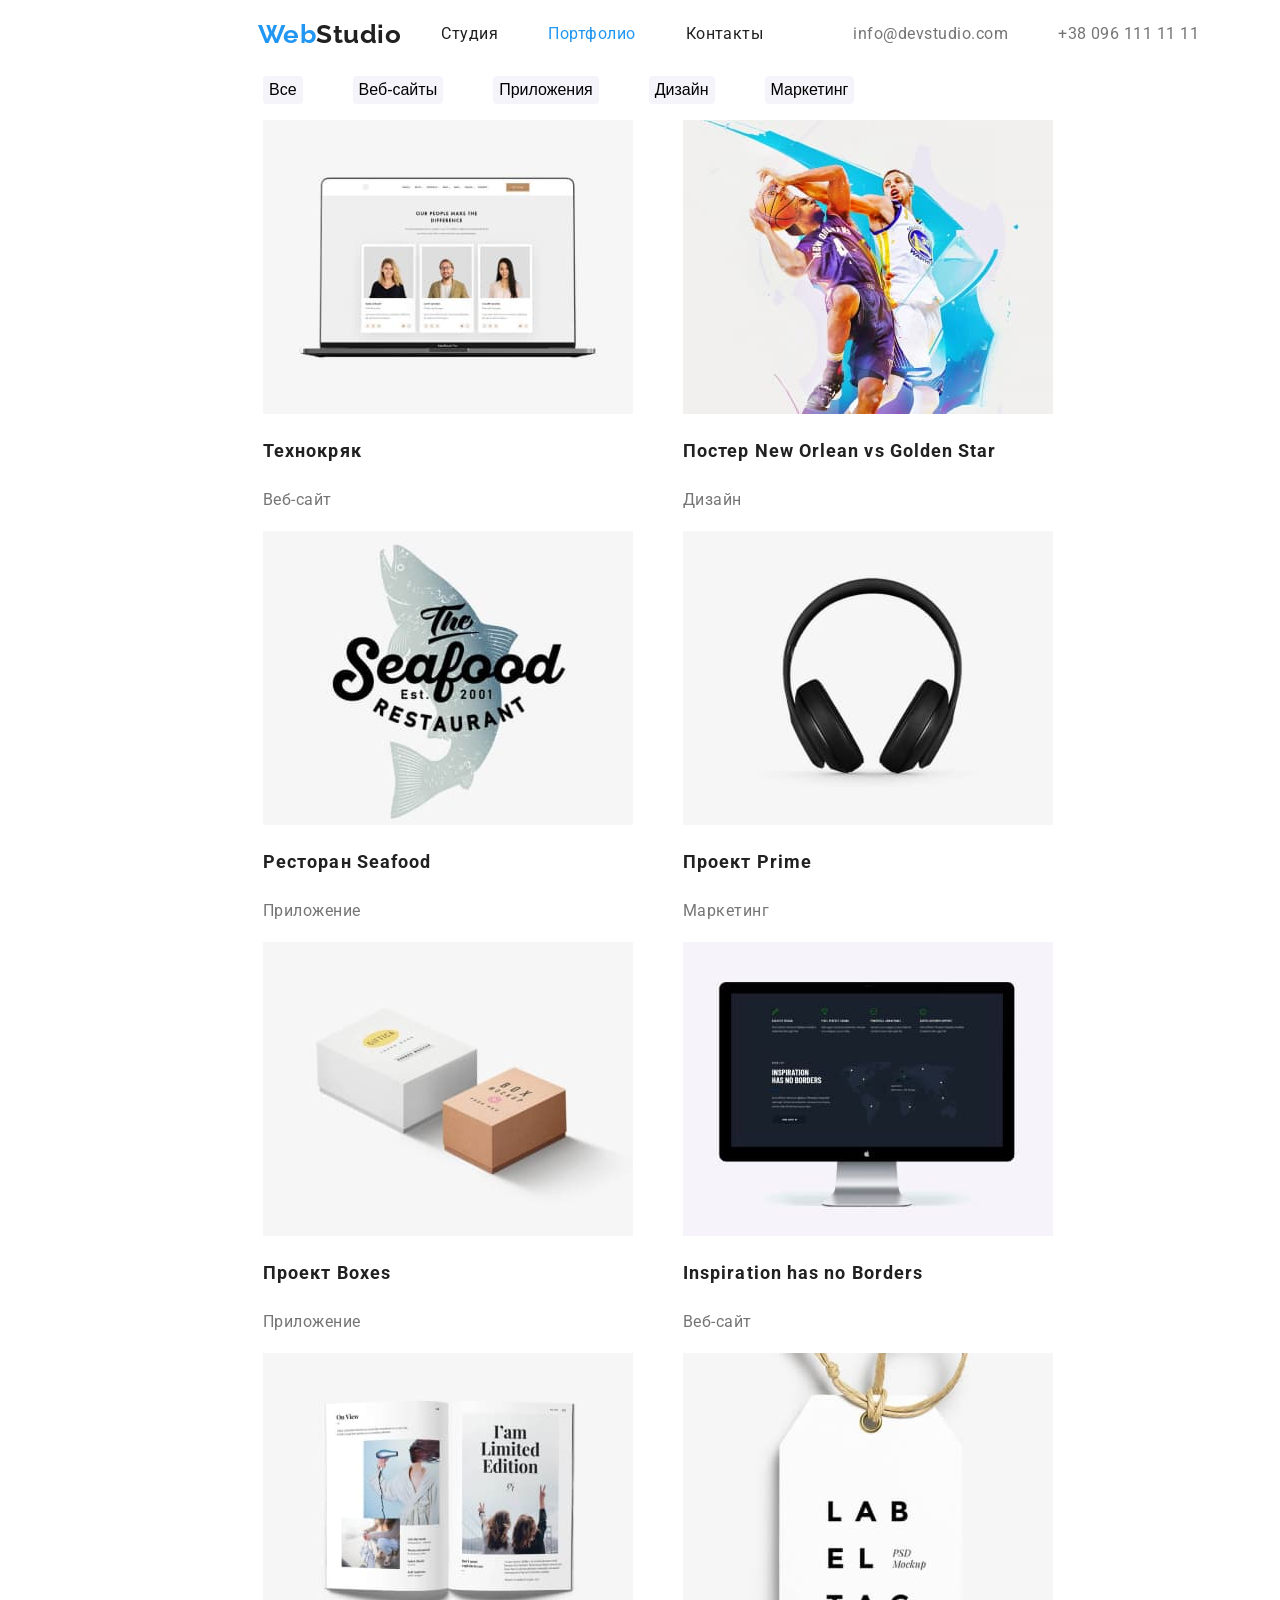
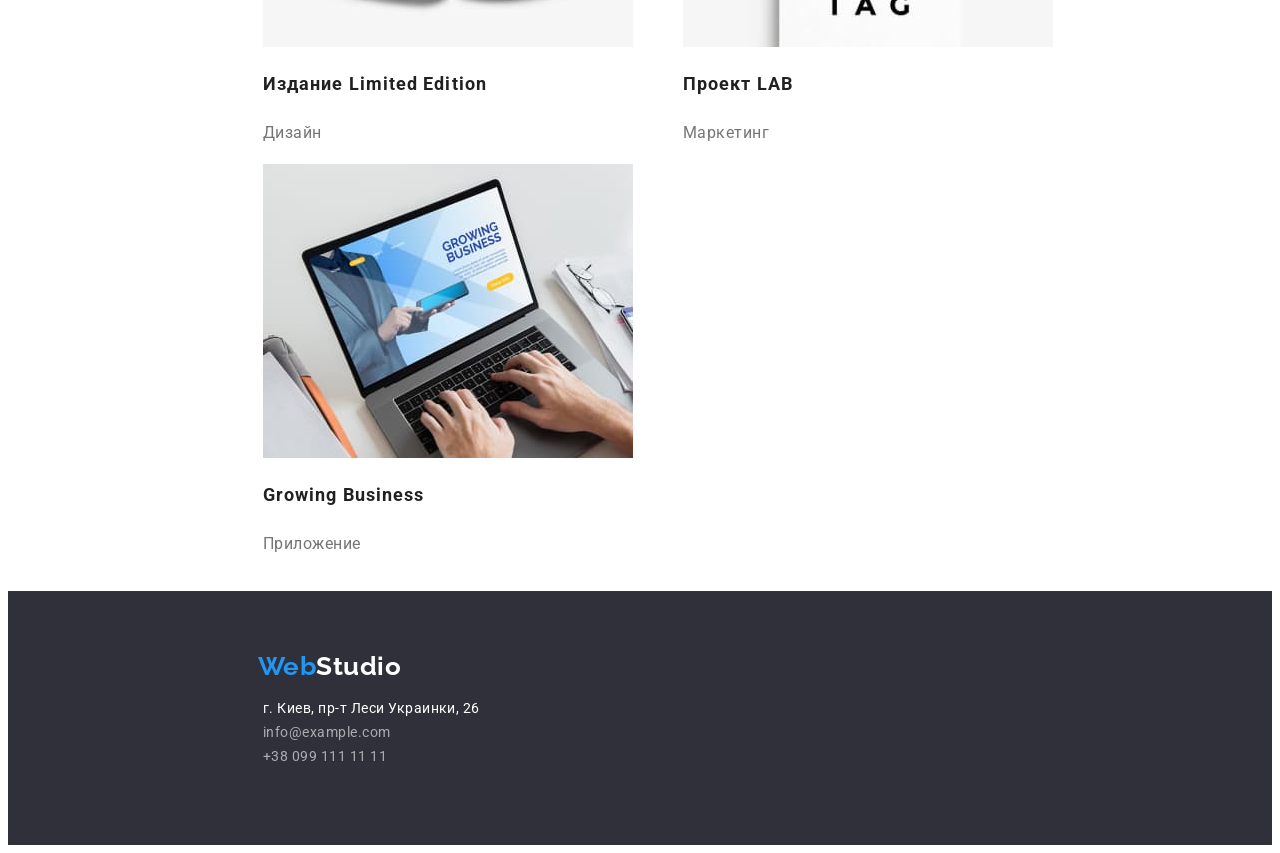
==== commit 934e3d94: "Added aditional correction Added active page, changed font in footer" ====
--- a/portfolio.html
+++ b/portfolio.html
@@ -16,7 +16,7 @@
         <a href="./index.html" class="logo">Web<span class="logo-font-color">Studio</span></a>
         <ul class="menu-item">
           <li class="list"><a href="./index.html" class="link site-nav">Студия</a></li>
-          <li class="list"><a href="./portfolio.html" class="link site-nav">Портфолио</a></li>
+          <li class="list"><a href="./portfolio.html" class="current-link site-nav">Портфолио</a></li>
           <li class="list"><a href="#" class="link site-nav">Контакты</a></li>
         </ul>
       </nav>
@@ -87,16 +87,16 @@
         </ul>
         </section>
     </main>
-    <footer class="footer">
+    <footer>
       <a href="./index.html" class="logo">Web<span class="footer-logo-font-color">Studio</span></a>
       <address>
         <ul>
           <li class="list">
             <a href="https://www.google.com/maps/d/viewer?mid=10uSM3H-mIU3GznYo2szRIEphczw&hl=en_US&ll=50.4266191012147%2C30.541772961849844&z=16"
-              class="link footer-site-nav">г. Киев, пр-т Леси Украинки, 26</a>
+              class="footer-site-map">г. Киев, пр-т Леси Украинки, 26</a>
           </li>
-          <li class="list"><a href="mailto:info@example.com" class="link footer-site-nav">info@example.com</a></li>
-          <li class="list"><a href="tel:+380991111111" class="link footer-site-nav">+38 099 111 11 11</a></li>
+          <li class="list"><a href="mailto:info@example.com" class="footer-site-nav">info@example.com</a></li>
+          <li class="list"><a href="tel:+380991111111" class="footer-site-nav">+38 099 111 11 11</a></li>
         </ul>
       </address>
     </footer>    
--- a/css/styles.css
+++ b/css/styles.css
@@ -1,10 +1,10 @@
 :root {
     --primary-text-color: #212121;
     --main-title-text-color: #FFFFFF;
+    --secondary-text-color: #757575;
     --title-text-color: #2196f3;
-    --secondary-text-color: #757575;
+    --hover-background-color: #2196f3;
     --hover-text-color: #ffffff;
-    --hover-background-color: #2196f3;
     --primary-body-color: #ffffff;
     --accent-body-color: #2f303a;
 }
@@ -12,14 +12,9 @@
 body {
     font-family: 'Roboto', sans-serif;
     font-style: normal;
-    font-weight: 500;
-    font-size: 14px;    
-    letter-spacing: 0.06em;
+    letter-spacing: 0.03em;
     background-color: var(--primary-body-color);
     color: var(--primary-text-color);
-    padding-top: 25px;
-    padding-left: 215px;
-    padding-right: 215px;
 }
 
 .list {
@@ -32,6 +27,11 @@
     color: var(--primary-text-color);
 }
 
+.current-link {
+    text-decoration: none;
+    color: var(--title-text-color);
+}
+
 .link:hover,
 .link:focus {
     color: var(--title-text-color);
@@ -40,7 +40,8 @@
 /* header */
 header {
     display: flex;
-    align-items: center;
+    align-items: center; 
+    padding-left: 215px;
 }
 
 nav {
@@ -59,8 +60,8 @@
     font-size: 26px;
     line-height: 1.17;
     font-weight: 700;
-    text-decoration: none;
-    margin-right: 95px;
+    text-decoration: none;    
+    padding-left: 35px;
 }
 
 span.logo-font-color {
@@ -84,21 +85,23 @@
     cursor: pointer;
     font-size: 16px;
     line-height: 1.63;
-    border: none;    
-}
+    border: none;
+}
+
 .order-button {
     background-color: var(--hover-background-color);
     box-shadow: 0px 4px 4px rgba(0, 0, 0, 0.15);
     border-radius: 4px;
-    height: 50px;      
-    font-weight: 700;
-    font-size: 16px;
-    line-height: 3.13;         
+    height: 50px;
+    font-weight: 700;
+    font-size: 16px;
+    line-height: 3.13;
     color: #FFFFFF;
 }
+
 .order-button:hover,
-.order-button:focus{
-    background-color:#ffffff;
+.order-button:focus {
+    background-color: #ffffff;
     color: var(--primary-text-color);
 }
 
@@ -116,25 +119,25 @@
 
 .title {
     text-align: center;
-    margin-top: 94px;    
+    margin-top: 94px;
     font-weight: 700;
     font-size: 36px;
     line-height: 1.17;
     text-align: center;
-    letter-spacing: 0.03em;    
-    color: var(--primary-text-color);
-}
-
-.font-our-team {    
+    letter-spacing: 0.03em;
+    color: var(--primary-text-color);
+}
+
+.font-our-team {
     font-weight: 500;
     font-size: 16px;
-    line-height: 19px;    
-    text-align: center;
-    letter-spacing: 0.03em;    
-    color: var(--primary-text-color);
-}
-
-.job-our-team {    
+    line-height: 19px;
+    text-align: center;
+    letter-spacing: 0.03em;
+    color: var(--primary-text-color);
+}
+
+.job-our-team {
     font-weight: 400;
     font-size: 16px;
     line-height: 19px;
@@ -144,21 +147,25 @@
 }
 
 .title-section {
-    background-color: var(--accent-body-color); 
-    height: 600px;  
+    background-color: var(--accent-body-color);
+    height: 600px;
     text-align: center;
     display: table-cell;
-    vertical-align: middle
+    vertical-align: middle    
+}
+
+main {
+    padding-left: 215px;
 }
 
 .main-title {
     font-weight: 900;
     font-size: 44px;
     line-height: 60px;
-    text-transform: uppercase;    
+    text-transform: uppercase;
     color: var(--main-title-text-color);
-    padding-left:350px;
-    padding-right:350px;
+    padding-left: 350px;
+    padding-right: 350px;
 }
 
 .hidden-caption {
@@ -170,22 +177,22 @@
     align-items: center;
 }
 
-.list-job{
-    display: flex;
-    align-items: center;
-    flex-wrap:wrap;
-}
-
-.title-our-features {    
+.list-job {
+    display: flex;
+    align-items: center;
+    flex-wrap: wrap;
+}
+
+.title-our-features {
     font-weight: 700;
     font-size: 14px;
     line-height: 16px;
     letter-spacing: 0.03em;
-    text-transform: uppercase;    
-    color: var(--primary-text-color);
-
-}
-.text-our-features {    
+    text-transform: uppercase;
+    color: var(--primary-text-color);
+}
+
+.text-our-features {
     font-weight: 400;
     font-size: 14px;
     line-height: 24px;
@@ -193,7 +200,7 @@
     color: #757575;
 }
 
-.our-jobs{
+.our-jobs {
     display: flex;
     align-items: center;
 }
@@ -203,14 +210,14 @@
     align-items: center;
 }
 
-.portfolio-title {    
+.portfolio-title {
     font-weight: 700;
     font-size: 18px;
     line-height: 2;
     letter-spacing: 0.06em;
 }
 
-.portfolio-text {    
+.portfolio-text {
     font-weight: 400;
     font-size: 16px;
     line-height: 1.88;
@@ -219,17 +226,29 @@
 }
 
 /* footer */
-.footer {
-    background-color: var(--accent-body-color);    
+footer {
+    background-color: var(--accent-body-color);
+    padding-left: 215px;  
+    padding-top: 60px;
+    padding-bottom: 60px;
+}
+
+.footer-site-map {
+    text-decoration: none;
+    font-size: 14px;
+    line-height: 1.71;
+    font-style: normal;
+    color: #FFFFFF;
 }
 
 .footer-site-nav {
+    text-decoration: none;
     font-size: 14px;
     line-height: 1.71;
     font-style: normal;
-    color: #ffffff;    
+    color: rgba(255, 255, 255, 0.6);
 }
 
 span.footer-logo-font-color {
-    color: #ffffff;    
+    color: #ffffff;
 }
